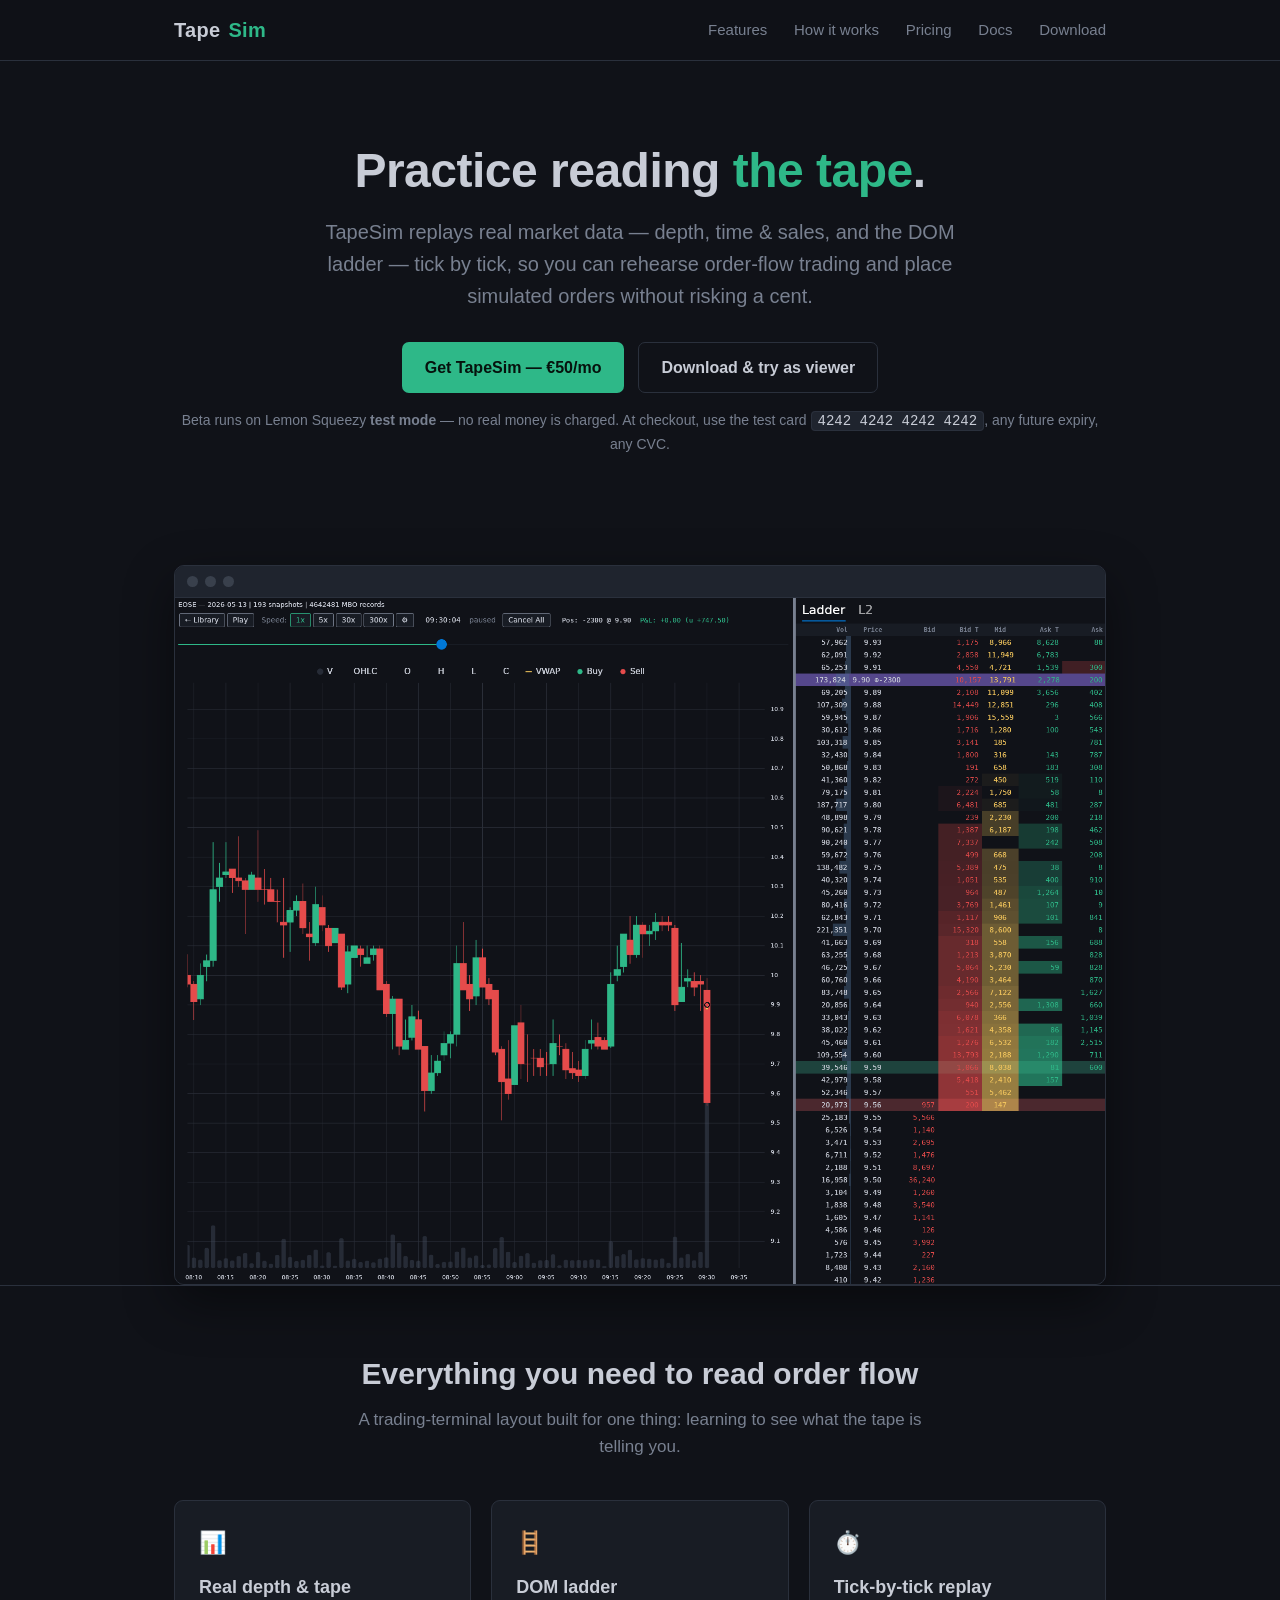
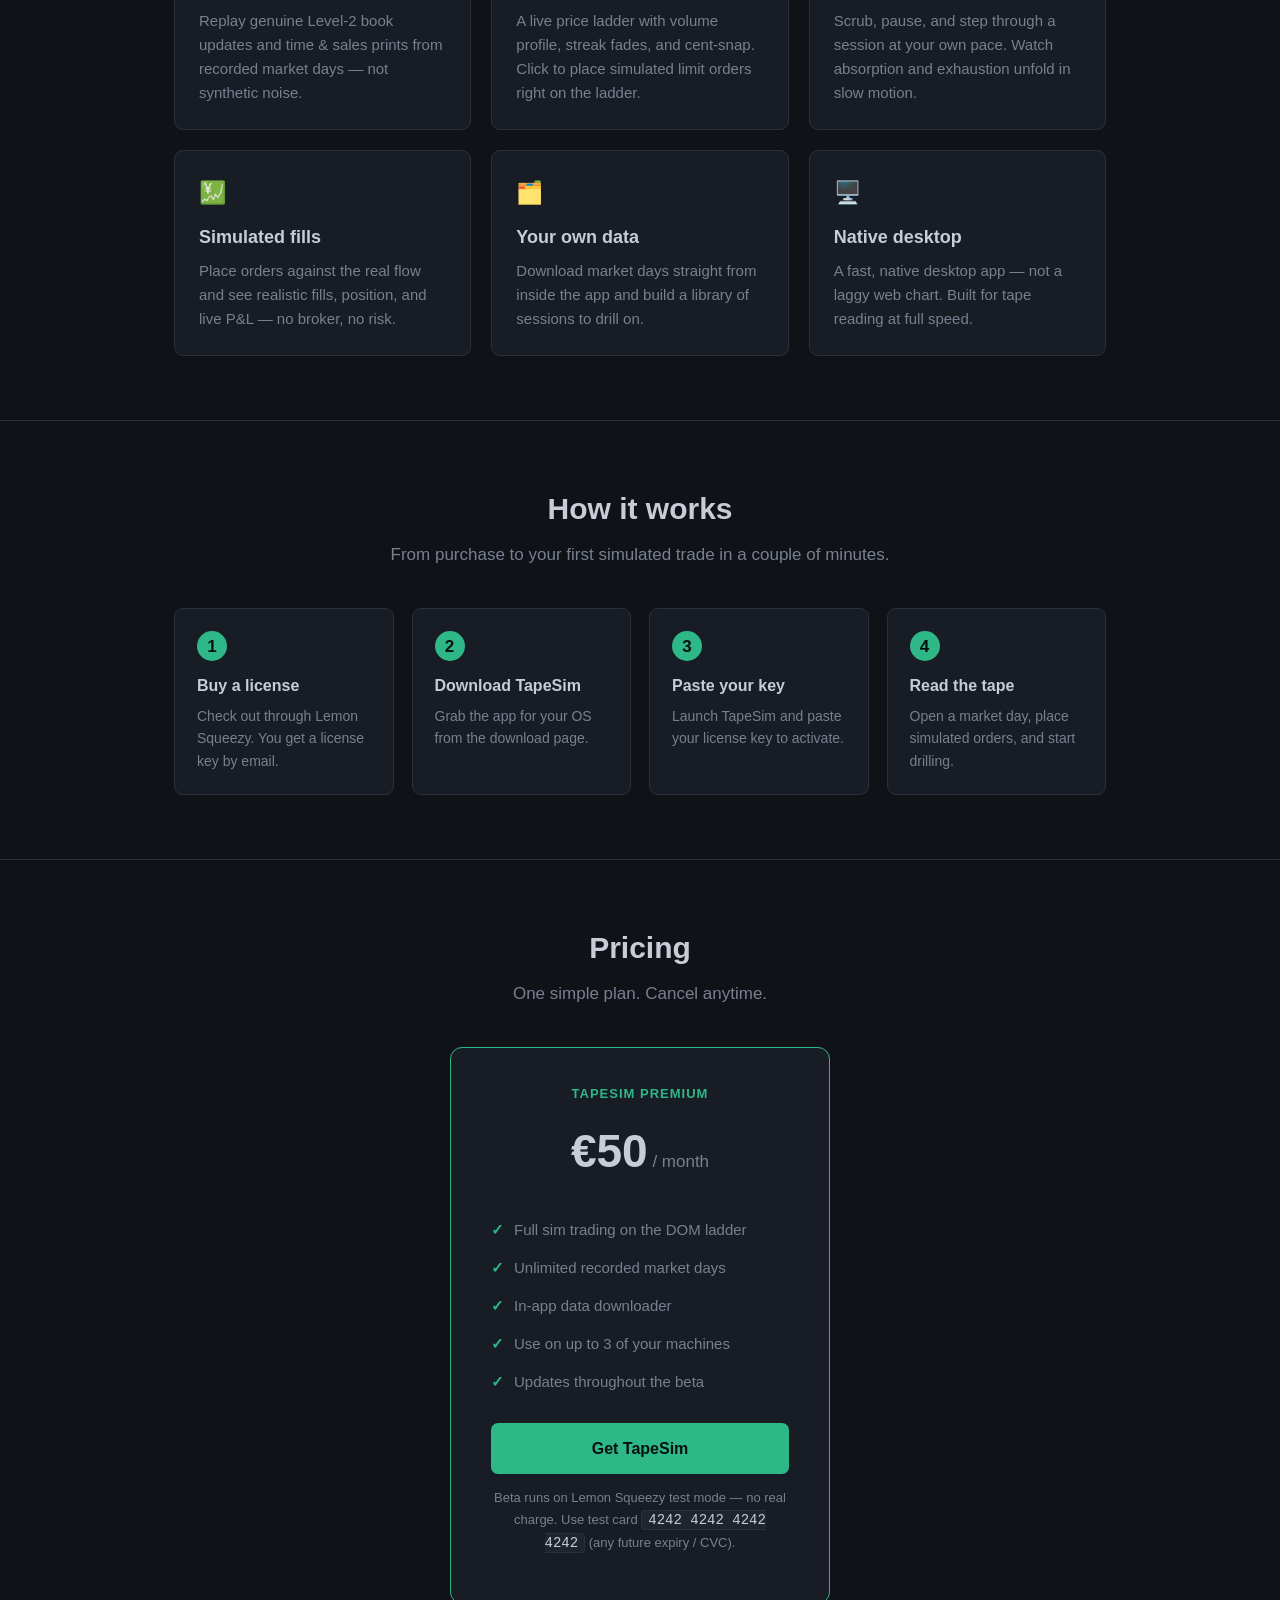
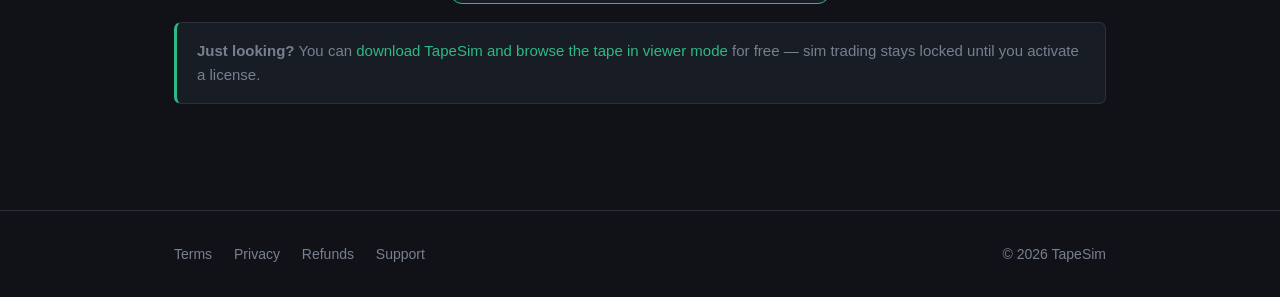
==== index.html @ 12699892 "Touch up public repo: refresh stale README, remove leftover placeholders The README still listed pre" ====
<!DOCTYPE html>
<html lang="en">
<head>
  <meta charset="utf-8" />
  <meta name="viewport" content="width=device-width, initial-scale=1" />
  <title>TapeSim — Practice reading the tape</title>
  <meta name="description" content="TapeSim is a desktop order-flow simulator: replay real market depth, time &amp; sales, and the DOM ladder, and practice your tape reading with simulated fills." />
  <link rel="icon" href="favicon.ico" sizes="any" />
  <link rel="icon" type="image/png" href="assets/app-icon.png" />
  <link rel="apple-touch-icon" href="assets/apple-touch-icon.png" />
  <link rel="stylesheet" href="styles.css" />
</head>
<body>
  <header class="site">
    <div class="wrap">
      <div class="brand">Tape<span class="dot">Sim</span></div>
      <nav>
        <a href="#features">Features</a>
        <a href="#how">How it works</a>
        <a href="#pricing">Pricing</a>
        <a href="docs.html">Docs</a>
        <a href="download.html">Download</a>
      </nav>
    </div>
  </header>

  <!-- HERO -->
  <div class="hero">
    <div class="wrap">
      <h1>Practice reading <span class="accent">the tape</span>.</h1>
      <p class="lede">
        TapeSim replays real market data — depth, time &amp; sales, and the DOM
        ladder — tick by tick, so you can rehearse order-flow trading and place
        simulated orders without risking a cent.
      </p>
      <div class="cta">
        <!-- LS TEST-MODE checkout. Swap for the LIVE buy_now_url at launch. -->
        <a class="btn btn-primary" href="https://tapesim.lemonsqueezy.com/checkout/buy/e64649c4-e1d6-48a3-8262-74fe9bd24e16">Get TapeSim — €50/mo</a>
        <a class="btn btn-ghost" href="download.html">Download &amp; try as viewer</a>
      </div>
      <p class="pricenote">Beta runs on Lemon Squeezy <strong>test mode</strong> — no real money is charged. At checkout, use the test card <code>4242 4242 4242 4242</code>, any future expiry, any CVC.</p>
    </div>
  </div>

  <!-- SCREENSHOT -->
  <div class="shot">
    <div class="frame">
      <div class="bar"><i></i><i></i><i></i></div>
      <img src="assets/tapesim.png" alt="TapeSim showing a candlestick chart with volume alongside a live DOM price ladder and Level-2 book" loading="lazy" />
    </div>
  </div>

  <!-- FEATURES -->
  <section id="features">
    <div class="wrap">
      <h2>Everything you need to read order flow</h2>
      <p class="sub">A trading-terminal layout built for one thing: learning to see what the tape is telling you.</p>
      <div class="features">
        <div class="feature">
          <div class="ic">📊</div>
          <h3>Real depth &amp; tape</h3>
          <p>Replay genuine Level-2 book updates and time &amp; sales prints from recorded market days — not synthetic noise.</p>
        </div>
        <div class="feature">
          <div class="ic">🪜</div>
          <h3>DOM ladder</h3>
          <p>A live price ladder with volume profile, streak fades, and cent-snap. Click to place simulated limit orders right on the ladder.</p>
        </div>
        <div class="feature">
          <div class="ic">⏱️</div>
          <h3>Tick-by-tick replay</h3>
          <p>Scrub, pause, and step through a session at your own pace. Watch absorption and exhaustion unfold in slow motion.</p>
        </div>
        <div class="feature">
          <div class="ic">💹</div>
          <h3>Simulated fills</h3>
          <p>Place orders against the real flow and see realistic fills, position, and live P&amp;L — no broker, no risk.</p>
        </div>
        <div class="feature">
          <div class="ic">🗂️</div>
          <h3>Your own data</h3>
          <p>Download market days straight from inside the app and build a library of sessions to drill on.</p>
        </div>
        <div class="feature">
          <div class="ic">🖥️</div>
          <h3>Native desktop</h3>
          <p>A fast, native desktop app — not a laggy web chart. Built for tape reading at full speed.</p>
        </div>
      </div>
    </div>
  </section>

  <!-- HOW IT WORKS -->
  <section id="how">
    <div class="wrap">
      <h2>How it works</h2>
      <p class="sub">From purchase to your first simulated trade in a couple of minutes.</p>
      <div class="steps">
        <div class="step">
          <h3>Buy a license</h3>
          <p>Check out through Lemon Squeezy. You get a license key by email.</p>
        </div>
        <div class="step">
          <h3>Download TapeSim</h3>
          <p>Grab the app for your OS from the download page.</p>
        </div>
        <div class="step">
          <h3>Paste your key</h3>
          <p>Launch TapeSim and paste your license key to activate.</p>
        </div>
        <div class="step">
          <h3>Read the tape</h3>
          <p>Open a market day, place simulated orders, and start drilling.</p>
        </div>
      </div>
    </div>
  </section>

  <!-- PRICING -->
  <section id="pricing">
    <div class="wrap">
      <h2>Pricing</h2>
      <p class="sub">One simple plan. Cancel anytime.</p>
      <div class="pricing">
        <div class="plan">
          <div class="name">TapeSim Premium</div>
          <div class="price">€50<span> / month</span></div>
          <ul>
            <li>Full sim trading on the DOM ladder</li>
            <li>Unlimited recorded market days</li>
            <li>In-app data downloader</li>
            <li>Use on up to 3 of your machines</li>
            <li>Updates throughout the beta</li>
          </ul>
          <!-- LS TEST-MODE checkout. Swap for the LIVE buy_now_url at launch. -->
          <a class="btn btn-primary" href="https://tapesim.lemonsqueezy.com/checkout/buy/e64649c4-e1d6-48a3-8262-74fe9bd24e16">Get TapeSim</a>
          <p class="betanote">Beta runs on Lemon Squeezy test mode — no real charge. Use test card <code>4242 4242 4242 4242</code> (any future expiry / CVC).</p>
        </div>
      </div>
      <div class="note">
        <strong>Just looking?</strong> You can <a href="download.html">download TapeSim and browse the tape in viewer mode</a> for free — sim trading stays locked until you activate a license.
      </div>
    </div>
  </section>

  <footer class="site">
    <div class="wrap">
      <div>
        <a href="terms.html">Terms</a>
        <a href="privacy.html">Privacy</a>
        <a href="refund.html">Refunds</a>
        <a href="mailto:support@tapesim.app">Support</a>
      </div>
      <div>© <span id="yr">2026</span> TapeSim</div>
    </div>
  </footer>
  <script>document.getElementById('yr').textContent = new Date().getFullYear();</script>
</body>
</html>
---- styles.css ----
/* TapeSim marketing site. Palette mirrors the desktop app
   (TapeSim.Ui/LoginView.fs): a dark trading-terminal look. */

:root {
  --bg:     #101218;
  --panel:  #181c24;
  --panel2: #1f242e;
  --text:   #c8ccd6;
  --muted:  #788090;
  --accent: #2eb888;
  --accent-dim: #25946d;
  --loss:   #e54b4b;
  --border: #2a303c;
  --maxw:   980px;
}

* { box-sizing: border-box; }

html { scroll-behavior: smooth; }

body {
  margin: 0;
  background: var(--bg);
  color: var(--text);
  font-family: -apple-system, BlinkMacSystemFont, "Segoe UI", Roboto, Helvetica, Arial, sans-serif;
  font-size: 17px;
  line-height: 1.6;
  -webkit-font-smoothing: antialiased;
}

a { color: var(--accent); text-decoration: none; }
a:hover { text-decoration: underline; }

.wrap { max-width: var(--maxw); margin: 0 auto; padding: 0 24px; }

/* ---- header / nav ---- */
header.site {
  border-bottom: 1px solid var(--border);
  position: sticky; top: 0;
  background: rgba(16, 18, 24, 0.92);
  backdrop-filter: blur(6px);
  z-index: 10;
}
header.site .wrap {
  display: flex; align-items: center; justify-content: space-between;
  height: 60px;
}
.brand {
  font-weight: 700; font-size: 20px; color: var(--text);
  letter-spacing: 0.3px; display: flex; align-items: center; gap: 8px;
}
.brand .dot { color: var(--accent); }
nav a { color: var(--muted); margin-left: 22px; font-size: 15px; }
nav a:hover { color: var(--text); text-decoration: none; }

/* ---- buttons ---- */
.btn {
  display: inline-block;
  padding: 12px 22px;
  border-radius: 7px;
  font-weight: 600; font-size: 16px;
  cursor: pointer; border: 1px solid transparent;
  transition: background 0.15s, border-color 0.15s;
}
.btn-primary, .content a.btn-primary { background: var(--accent); color: #06120d; }
.btn-primary:hover { background: var(--accent-dim); text-decoration: none; }
.btn-ghost, .content a.btn-ghost { background: transparent; color: var(--text); border-color: var(--border); }
.btn-ghost:hover { border-color: var(--muted); text-decoration: none; }
/* keep button text from picking up the link color inside .content (a buttons) */
.content a.btn:hover { text-decoration: none; }

/* ---- hero ---- */
.hero { padding: 84px 0 56px; text-align: center; }
.hero h1 {
  font-size: 48px; line-height: 1.1; margin: 0 0 18px;
  color: var(--text); letter-spacing: -0.5px;
}
.hero h1 .accent { color: var(--accent); }
.hero p.lede {
  font-size: 20px; color: var(--muted); max-width: 640px;
  margin: 0 auto 30px;
}
.hero .cta { display: flex; gap: 14px; justify-content: center; flex-wrap: wrap; }
.hero .pricenote { margin-top: 16px; color: var(--muted); font-size: 14px; }

/* ---- screenshot frame ---- */
.shot {
  max-width: var(--maxw); margin: 40px auto 0; padding: 0 24px;
}
.shot .frame {
  border: 1px solid var(--border); border-radius: 10px;
  background: var(--panel); overflow: hidden;
  box-shadow: 0 18px 50px rgba(0,0,0,0.45);
}
.shot .frame .bar {
  height: 32px; background: var(--panel2);
  border-bottom: 1px solid var(--border);
  display: flex; align-items: center; padding: 0 12px; gap: 7px;
}
.shot .frame .bar i { width: 11px; height: 11px; border-radius: 50%; background: #39404c; display: inline-block; }
.shot .frame .placeholder {
  aspect-ratio: 16 / 9; display: flex; align-items: center; justify-content: center;
  color: var(--muted); font-size: 15px; text-align: center; padding: 24px;
  background:
    repeating-linear-gradient(90deg, transparent, transparent 38px, rgba(255,255,255,0.015) 38px, rgba(255,255,255,0.015) 39px),
    repeating-linear-gradient(0deg, transparent, transparent 38px, rgba(255,255,255,0.015) 38px, rgba(255,255,255,0.015) 39px);
}
.shot .frame img { display: block; width: 100%; height: auto; }

/* ---- sections ---- */
section { padding: 64px 0; border-top: 1px solid var(--border); }
section h2 { font-size: 30px; margin: 0 0 8px; color: var(--text); text-align: center; }
section .sub { text-align: center; color: var(--muted); margin: 0 auto 40px; max-width: 600px; }

/* ---- feature grid ---- */
.features { display: grid; grid-template-columns: repeat(3, 1fr); gap: 20px; }
.feature {
  background: var(--panel); border: 1px solid var(--border);
  border-radius: 9px; padding: 24px;
}
.feature h3 { margin: 0 0 8px; font-size: 18px; color: var(--text); }
.feature p { margin: 0; color: var(--muted); font-size: 15px; }
.feature .ic { font-size: 22px; margin-bottom: 12px; }

/* ---- how it works ---- */
.steps { display: grid; grid-template-columns: repeat(4, 1fr); gap: 18px; counter-reset: step; }
.step {
  background: var(--panel); border: 1px solid var(--border);
  border-radius: 9px; padding: 22px; position: relative;
}
.step::before {
  counter-increment: step; content: counter(step);
  display: inline-flex; align-items: center; justify-content: center;
  width: 30px; height: 30px; border-radius: 50%;
  background: var(--accent); color: #06120d; font-weight: 700; margin-bottom: 12px;
}
.step h3 { margin: 0 0 6px; font-size: 16px; color: var(--text); }
.step p { margin: 0; color: var(--muted); font-size: 14px; }

/* ---- pricing ---- */
.pricing { display: flex; justify-content: center; }
.plan {
  background: var(--panel); border: 1px solid var(--accent);
  border-radius: 12px; padding: 36px 40px; text-align: center; max-width: 380px;
}
.plan .name { color: var(--accent); font-weight: 600; letter-spacing: 1px; text-transform: uppercase; font-size: 13px; }
.plan .price { font-size: 46px; font-weight: 700; color: var(--text); margin: 10px 0 2px; }
.plan .price span { font-size: 17px; color: var(--muted); font-weight: 400; }
.plan ul { list-style: none; padding: 0; margin: 22px 0; text-align: left; }
.plan li { padding: 7px 0; color: var(--muted); font-size: 15px; }
.plan li::before { content: "✓"; color: var(--accent); font-weight: 700; margin-right: 10px; }
.plan .btn { width: 100%; }
.plan .betanote { margin-top: 14px; font-size: 13px; color: var(--muted); }

/* ---- callout / note box ---- */
.note {
  background: var(--panel); border: 1px solid var(--border);
  border-left: 3px solid var(--accent); border-radius: 7px;
  padding: 16px 20px; color: var(--muted); font-size: 15px; margin: 18px 0;
}
.note.warn { border-left-color: var(--loss); }

/* ---- legal / content pages ---- */
.content { padding: 56px 0; }
.content h1 { font-size: 34px; margin: 0 0 6px; }
.content .updated { color: var(--muted); font-size: 14px; margin-bottom: 32px; }
.content h2 { font-size: 22px; margin: 32px 0 10px; text-align: left; }
.content p, .content li { color: var(--muted); }
.content a { color: var(--accent); }

/* ---- download page ---- */
.dl-grid { display: grid; grid-template-columns: repeat(2, 1fr); gap: 18px; margin: 8px 0 28px; }
.dl {
  background: var(--panel); border: 1px solid var(--border); border-radius: 9px;
  padding: 24px; text-align: center;
}
.dl .os { font-size: 18px; color: var(--text); font-weight: 600; margin-bottom: 4px; }
.dl .meta { color: var(--muted); font-size: 13px; margin-bottom: 16px; }

code {
  font-family: ui-monospace, "SF Mono", Menlo, monospace;
  background: var(--panel2); border: 1px solid var(--border);
  border-radius: 4px; padding: 1px 6px; font-size: 14px; color: var(--text);
}

/* ---- footer ---- */
footer.site {
  border-top: 1px solid var(--border); padding: 32px 0; margin-top: 24px;
  color: var(--muted); font-size: 14px;
}
footer.site .wrap { display: flex; justify-content: space-between; flex-wrap: wrap; gap: 12px; }
footer.site a { color: var(--muted); margin-right: 18px; }
footer.site a:hover { color: var(--text); }

/* ---- docs (docs.html) ---- */
/* Two-column shell: a sticky sidebar nav + a content pane where the selected
   Markdown is rendered client-side (see docs.html). Reuses the site tokens. */
.docs-layout {
  max-width: 1180px; margin: 0 auto; padding: 40px 24px;
  display: grid; grid-template-columns: 240px 1fr; gap: 40px; align-items: start;
}
.docs-sidebar {
  position: sticky; top: 84px;
  border-right: 1px solid var(--border); padding-right: 16px;
}
.docs-sidebar h2 {
  font-size: 12px; text-transform: uppercase; letter-spacing: 1px;
  color: var(--muted); margin: 0 0 12px;
}
.docs-sidebar a {
  display: block; padding: 6px 10px; border-radius: 6px;
  color: var(--muted); font-size: 15px; line-height: 1.4;
}
.docs-sidebar a:hover { color: var(--text); background: var(--panel); text-decoration: none; }
.docs-sidebar a.active { color: var(--accent); background: var(--panel); font-weight: 600; }

.docs-content { min-width: 0; }                 /* let long <pre> scroll, not blow out the grid */
.docs-status { color: var(--muted); font-size: 15px; padding: 8px 0; }
.docs-status.err { color: var(--loss); }

/* Rendered-Markdown prose. Mirrors the .content look so docs match the legal pages. */
.docs-content h1 { font-size: 32px; margin: 0 0 14px; color: var(--text); }
.docs-content h2 {
  font-size: 23px; margin: 34px 0 10px; color: var(--text); text-align: left;
  border-top: 1px solid var(--border); padding-top: 26px;
}
.docs-content h3 { font-size: 18px; margin: 24px 0 8px; color: var(--text); }
.docs-content p, .docs-content li { color: var(--muted); }
.docs-content a { color: var(--accent); }
.docs-content ul, .docs-content ol { padding-left: 24px; }
.docs-content li { margin: 5px 0; }
.docs-content strong { color: var(--text); }
.docs-content img {
  max-width: 100%; height: auto; border: 1px solid var(--border);
  border-radius: 8px; margin: 16px 0;
}
.docs-content blockquote {
  margin: 16px 0; padding: 12px 18px; color: var(--muted);
  background: var(--panel); border-left: 3px solid var(--accent); border-radius: 6px;
}
.docs-content pre {
  background: var(--panel2); border: 1px solid var(--border); border-radius: 7px;
  padding: 14px 16px; overflow-x: auto; margin: 14px 0;
}
.docs-content pre code { background: none; border: none; padding: 0; font-size: 14px; color: var(--text); }
.docs-content table {
  border-collapse: collapse; width: 100%; margin: 16px 0; font-size: 15px;
}
.docs-content th, .docs-content td {
  border: 1px solid var(--border); padding: 8px 12px; text-align: left;
}
.docs-content th { background: var(--panel2); color: var(--text); }
.docs-content td { color: var(--muted); }
.docs-content kbd {
  font-family: ui-monospace, "SF Mono", Menlo, monospace; font-size: 13px;
  background: var(--panel2); border: 1px solid var(--border); border-bottom-width: 2px;
  border-radius: 4px; padding: 1px 7px; color: var(--text);
}

/* ---- responsive ---- */
@media (max-width: 760px) {
  .hero h1 { font-size: 34px; }
  .features, .steps, .dl-grid { grid-template-columns: 1fr; }
  nav a { margin-left: 14px; }
  .brand { font-size: 18px; }
  /* Docs: stack the sidebar above the content. */
  .docs-layout { grid-template-columns: 1fr; gap: 20px; }
  .docs-sidebar {
    position: static; border-right: none; border-bottom: 1px solid var(--border);
    padding-right: 0; padding-bottom: 12px;
  }
}
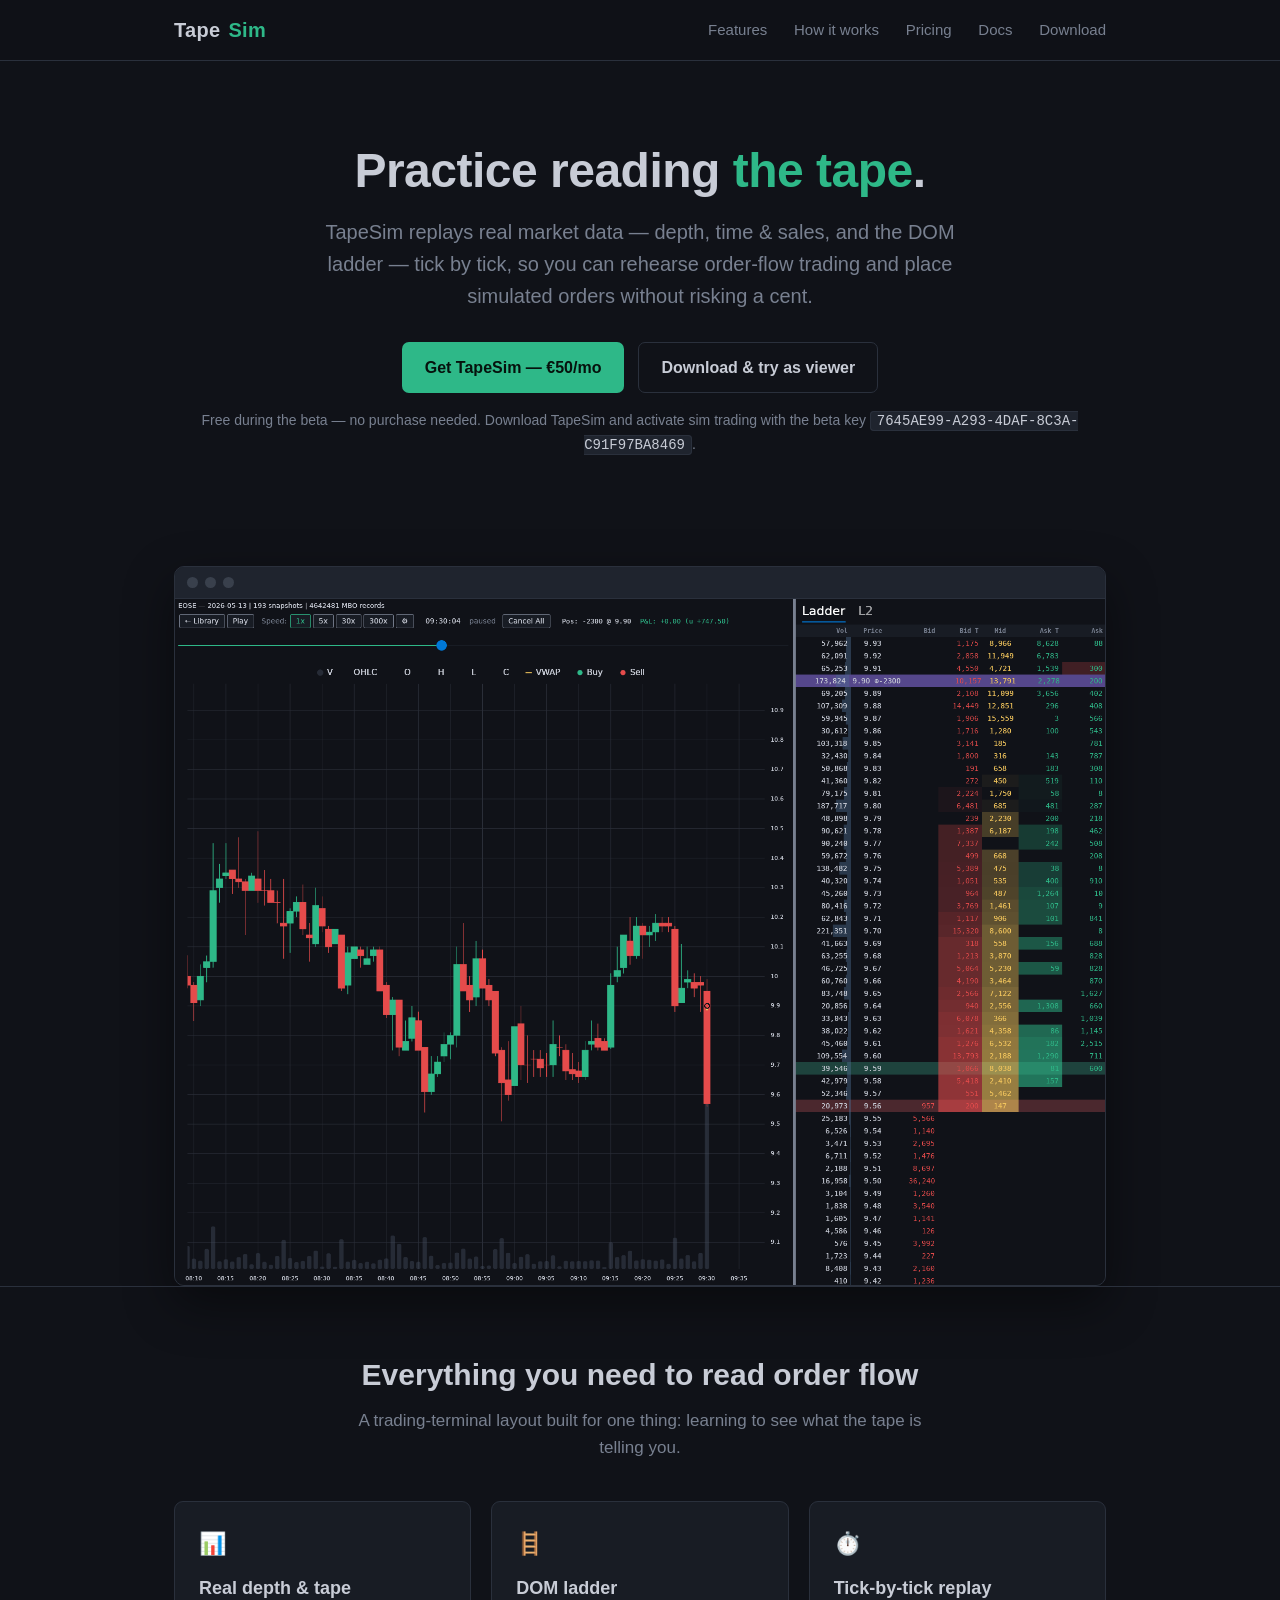
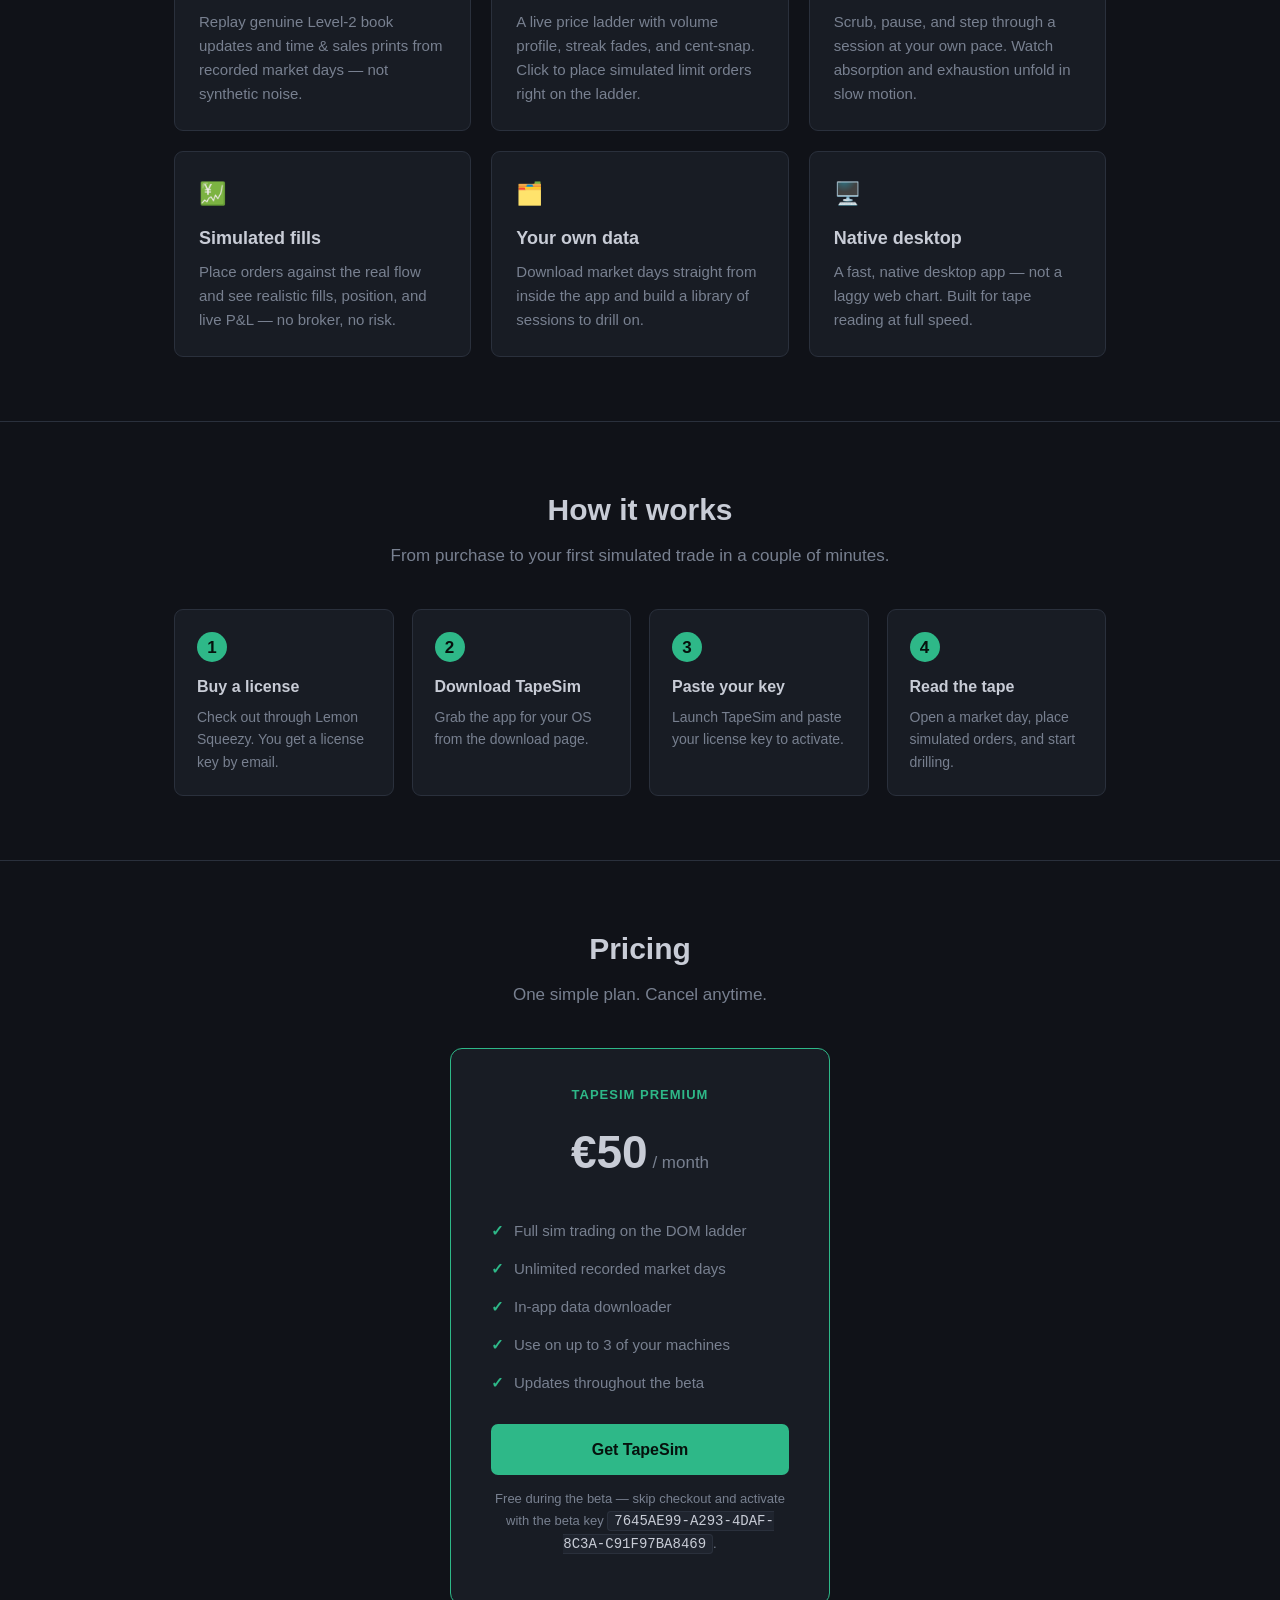
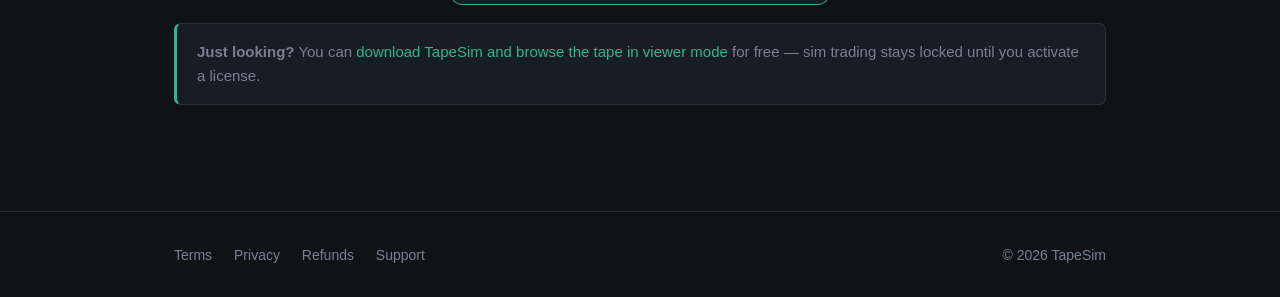
==== commit ac0139f6: "Swap test-card beta instructions for the shared beta license key Test-mode checkout doesn't email ke" ====
--- a/index.html
+++ b/index.html
@@ -38,7 +38,7 @@
         <a class="btn btn-primary" href="https://tapesim.lemonsqueezy.com/checkout/buy/e64649c4-e1d6-48a3-8262-74fe9bd24e16">Get TapeSim — €50/mo</a>
         <a class="btn btn-ghost" href="download.html">Download &amp; try as viewer</a>
       </div>
-      <p class="pricenote">Beta runs on Lemon Squeezy <strong>test mode</strong> — no real money is charged. At checkout, use the test card <code>4242 4242 4242 4242</code>, any future expiry, any CVC.</p>
+      <p class="pricenote">Free during the beta — no purchase needed. Download TapeSim and activate sim trading with the beta key <code>7645AE99-A293-4DAF-8C3A-C91F97BA8469</code>.</p>
     </div>
   </div>
 
@@ -134,7 +134,7 @@
           </ul>
           <!-- LS TEST-MODE checkout. Swap for the LIVE buy_now_url at launch. -->
           <a class="btn btn-primary" href="https://tapesim.lemonsqueezy.com/checkout/buy/e64649c4-e1d6-48a3-8262-74fe9bd24e16">Get TapeSim</a>
-          <p class="betanote">Beta runs on Lemon Squeezy test mode — no real charge. Use test card <code>4242 4242 4242 4242</code> (any future expiry / CVC).</p>
+          <p class="betanote">Free during the beta — skip checkout and activate with the beta key <code>7645AE99-A293-4DAF-8C3A-C91F97BA8469</code>.</p>
         </div>
       </div>
       <div class="note">
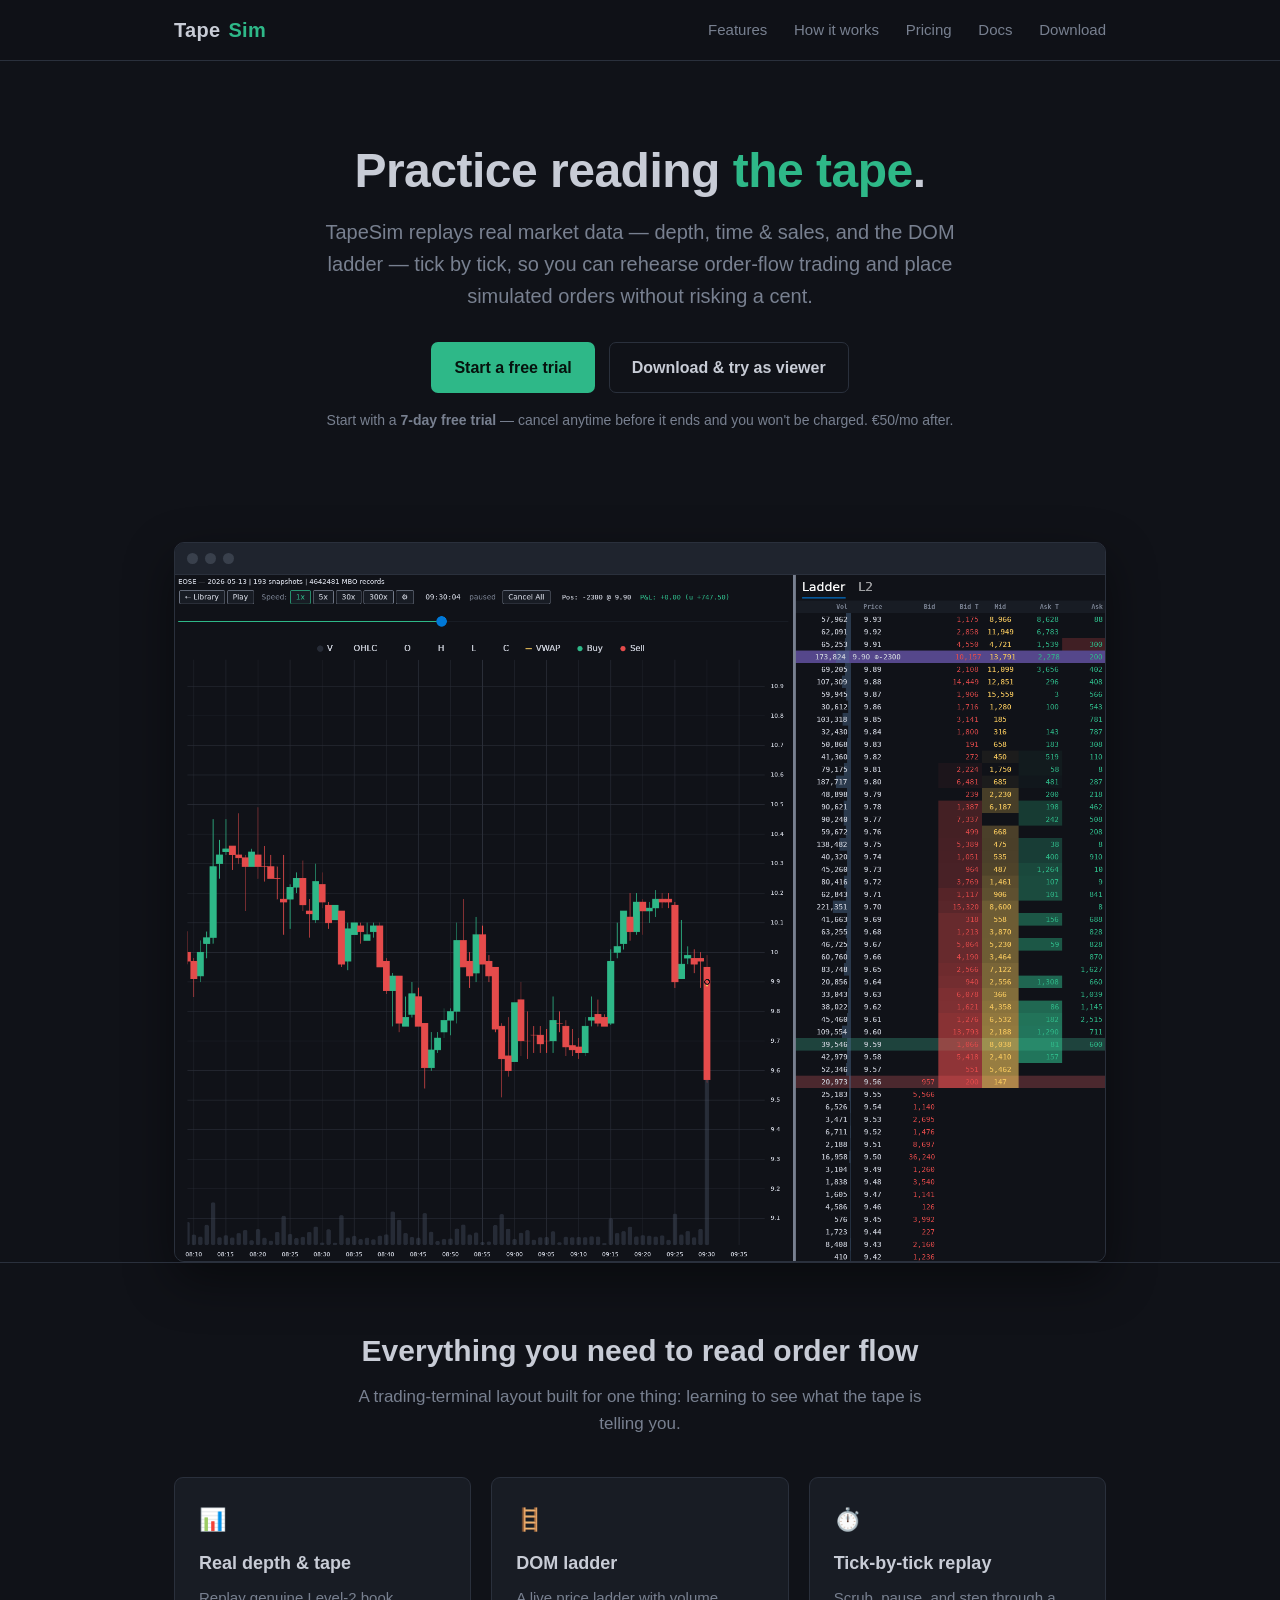
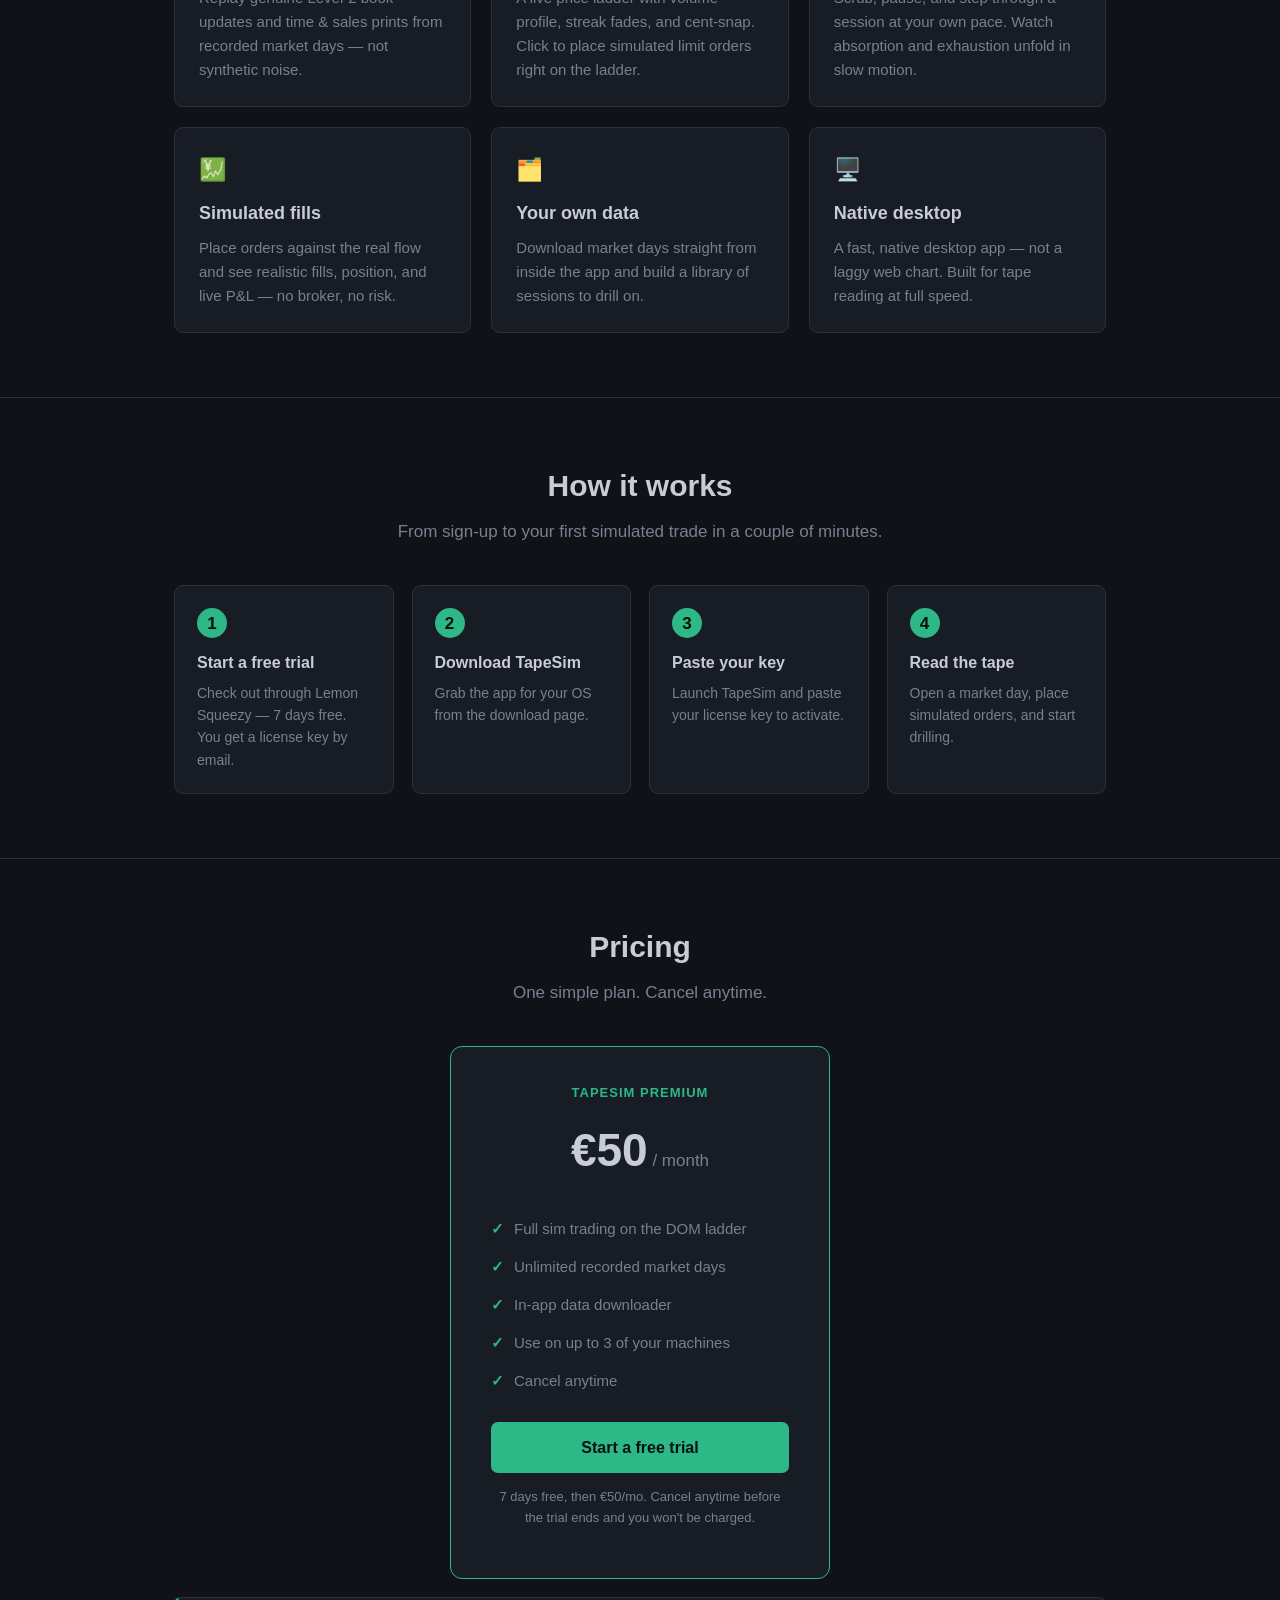
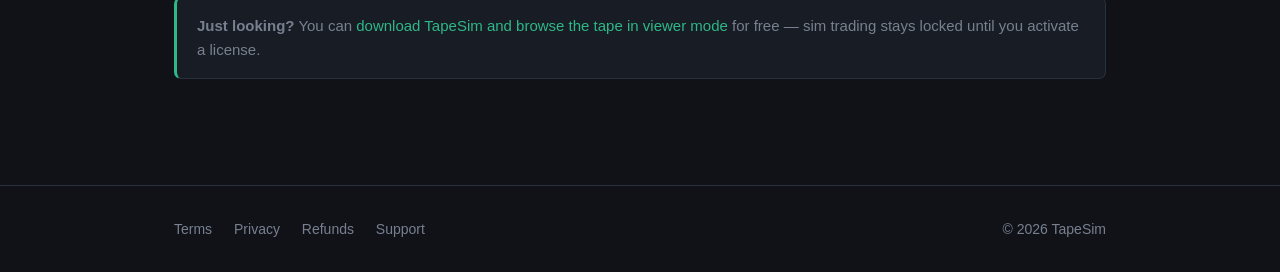
==== commit f25019c5: "Replace beta key with 7-day free trial; no-refund-after-trial policy Going straight to release inste" ====
--- a/index.html
+++ b/index.html
@@ -35,10 +35,10 @@
       </p>
       <div class="cta">
         <!-- LS TEST-MODE checkout. Swap for the LIVE buy_now_url at launch. -->
-        <a class="btn btn-primary" href="https://tapesim.lemonsqueezy.com/checkout/buy/e64649c4-e1d6-48a3-8262-74fe9bd24e16">Get TapeSim — €50/mo</a>
+        <a class="btn btn-primary" href="https://tapesim.lemonsqueezy.com/checkout/buy/e64649c4-e1d6-48a3-8262-74fe9bd24e16">Start a free trial</a>
         <a class="btn btn-ghost" href="download.html">Download &amp; try as viewer</a>
       </div>
-      <p class="pricenote">Free during the beta — no purchase needed. Download TapeSim and activate sim trading with the beta key <code>7645AE99-A293-4DAF-8C3A-C91F97BA8469</code>.</p>
+      <p class="pricenote">Start with a <strong>7-day free trial</strong> — cancel anytime before it ends and you won't be charged. €50/mo after.</p>
     </div>
   </div>
 
@@ -94,11 +94,11 @@
   <section id="how">
     <div class="wrap">
       <h2>How it works</h2>
-      <p class="sub">From purchase to your first simulated trade in a couple of minutes.</p>
+      <p class="sub">From sign-up to your first simulated trade in a couple of minutes.</p>
       <div class="steps">
         <div class="step">
-          <h3>Buy a license</h3>
-          <p>Check out through Lemon Squeezy. You get a license key by email.</p>
+          <h3>Start a free trial</h3>
+          <p>Check out through Lemon Squeezy — 7 days free. You get a license key by email.</p>
         </div>
         <div class="step">
           <h3>Download TapeSim</h3>
@@ -130,11 +130,11 @@
             <li>Unlimited recorded market days</li>
             <li>In-app data downloader</li>
             <li>Use on up to 3 of your machines</li>
-            <li>Updates throughout the beta</li>
+            <li>Cancel anytime</li>
           </ul>
           <!-- LS TEST-MODE checkout. Swap for the LIVE buy_now_url at launch. -->
-          <a class="btn btn-primary" href="https://tapesim.lemonsqueezy.com/checkout/buy/e64649c4-e1d6-48a3-8262-74fe9bd24e16">Get TapeSim</a>
-          <p class="betanote">Free during the beta — skip checkout and activate with the beta key <code>7645AE99-A293-4DAF-8C3A-C91F97BA8469</code>.</p>
+          <a class="btn btn-primary" href="https://tapesim.lemonsqueezy.com/checkout/buy/e64649c4-e1d6-48a3-8262-74fe9bd24e16">Start a free trial</a>
+          <p class="betanote">7 days free, then €50/mo. Cancel anytime before the trial ends and you won't be charged.</p>
         </div>
       </div>
       <div class="note">
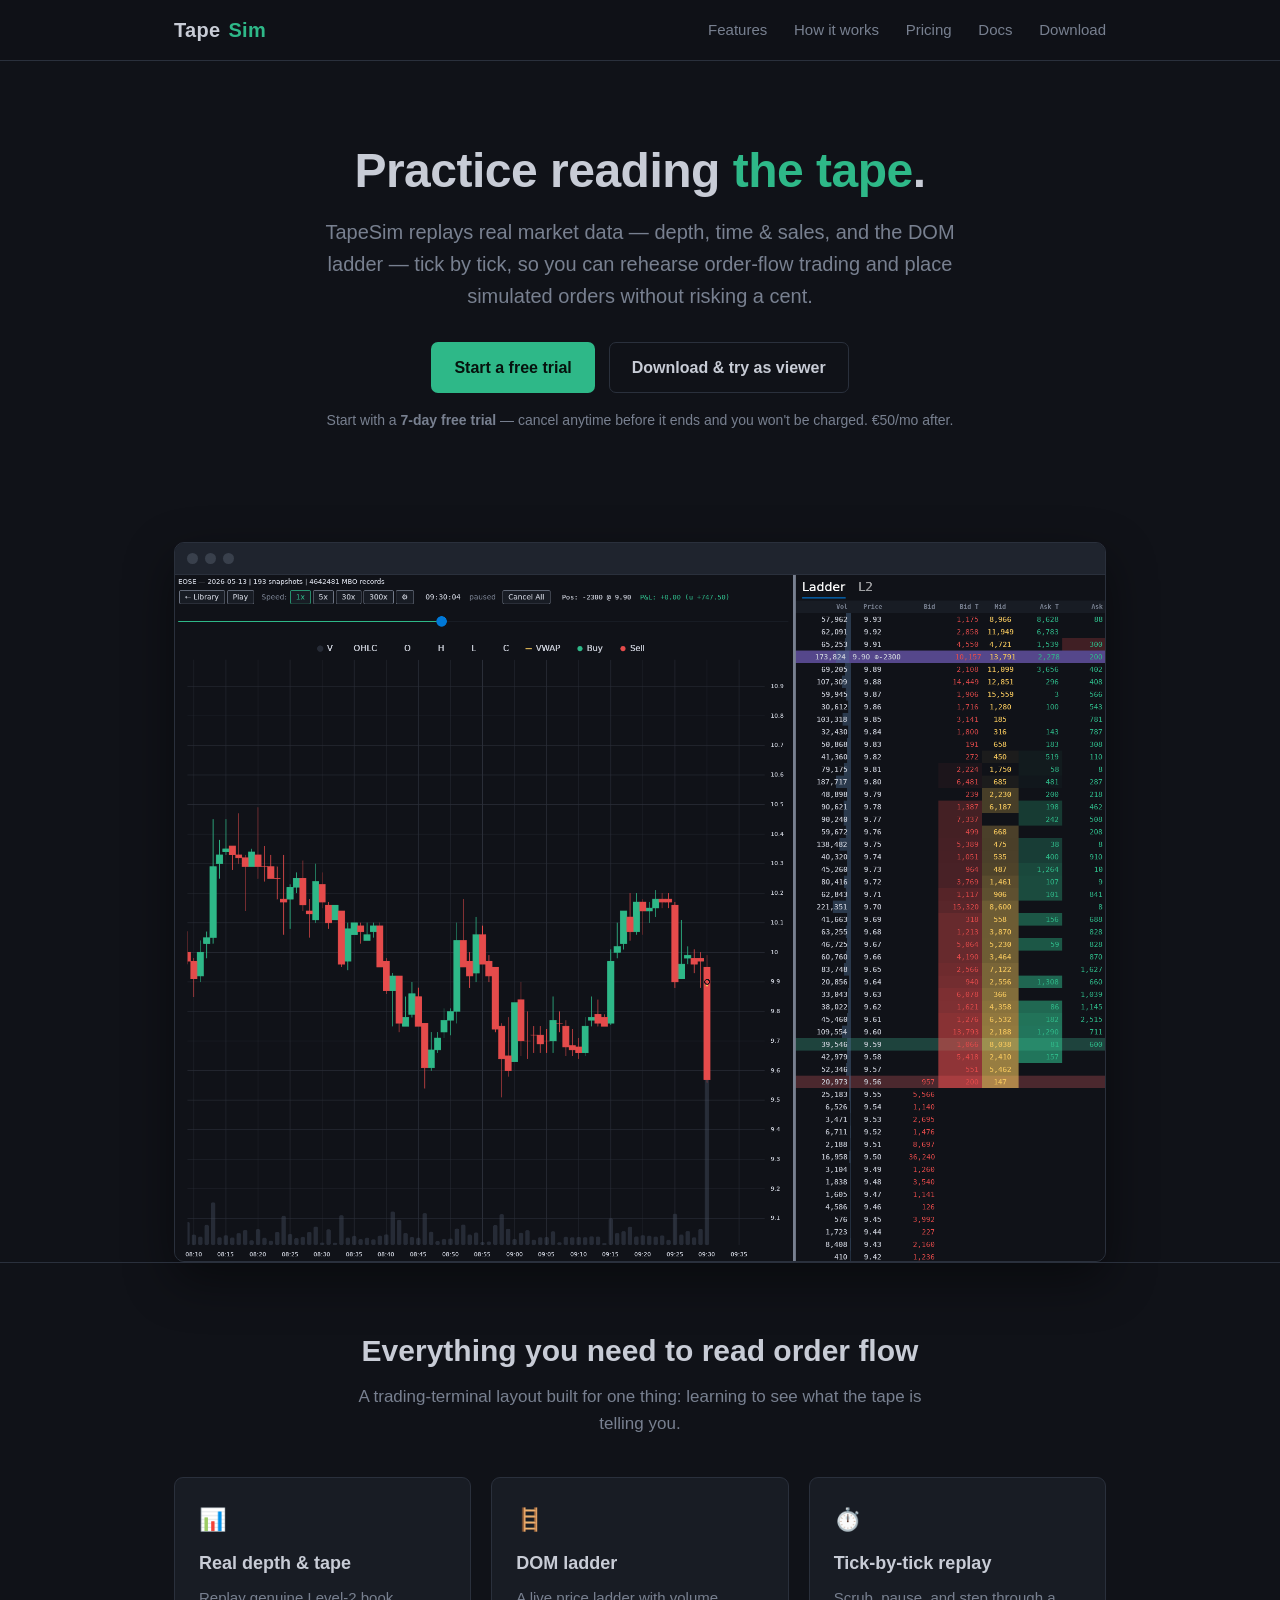
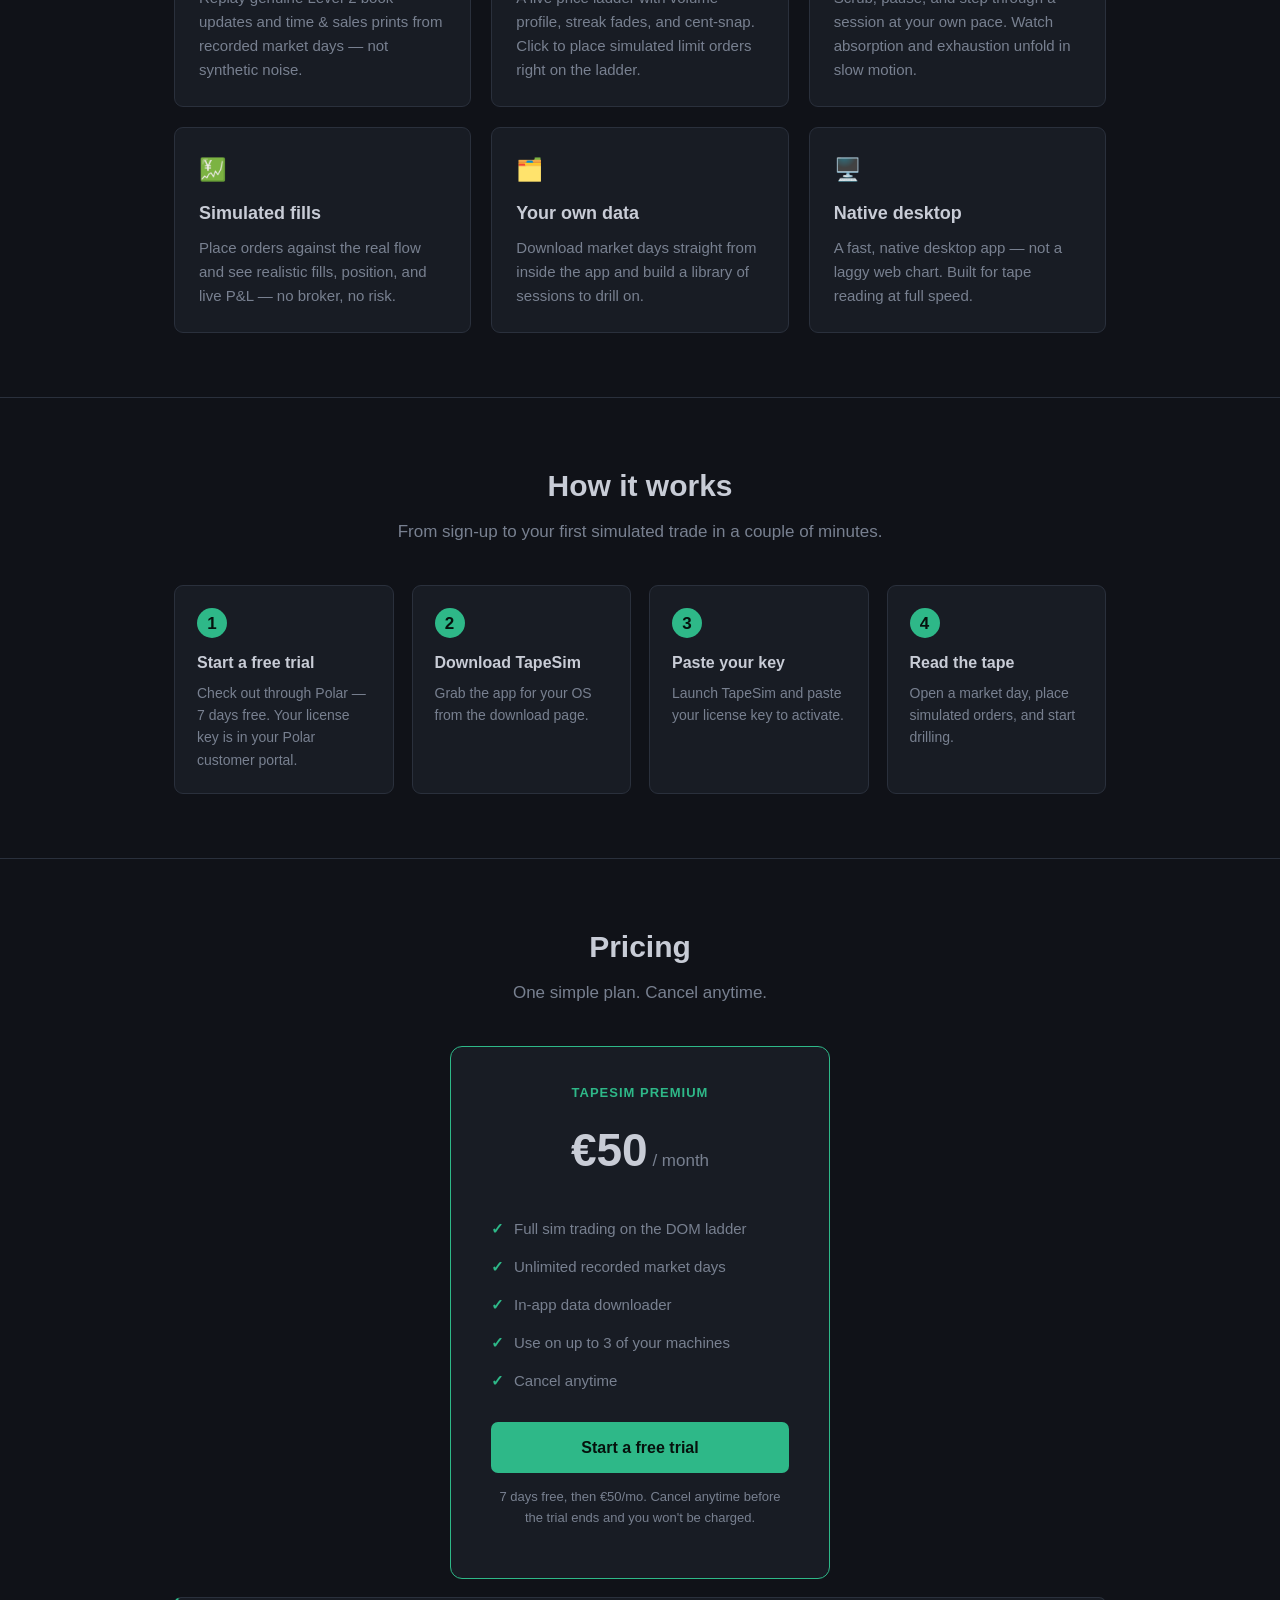
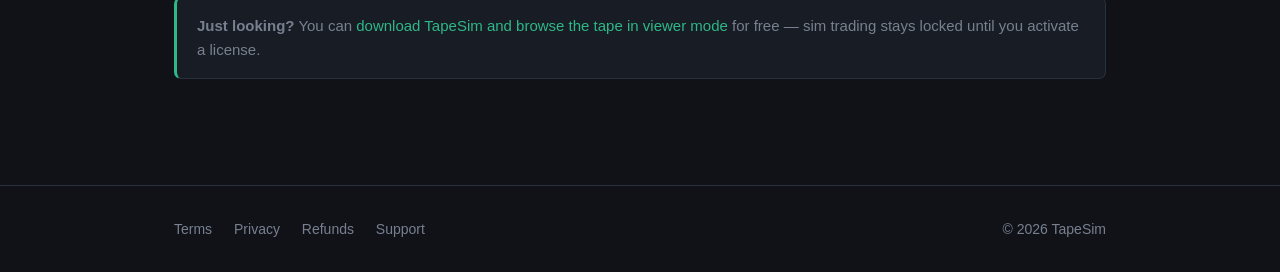
==== commit 42da2ae6: "Switch payment provider Lemon Squeezy -> Polar across site, legal, and docs Checkout buttons point a" ====
--- a/index.html
+++ b/index.html
@@ -34,8 +34,7 @@
         simulated orders without risking a cent.
       </p>
       <div class="cta">
-        <!-- LS TEST-MODE checkout. Swap for the LIVE buy_now_url at launch. -->
-        <a class="btn btn-primary" href="https://tapesim.lemonsqueezy.com/checkout/buy/e64649c4-e1d6-48a3-8262-74fe9bd24e16">Start a free trial</a>
+        <a class="btn btn-primary" href="https://buy.polar.sh/polar_cl_9gQHRLZXEAWfIT7TkiLKqKjLpIPFt2std9uhs0NqtAy">Start a free trial</a>
         <a class="btn btn-ghost" href="download.html">Download &amp; try as viewer</a>
       </div>
       <p class="pricenote">Start with a <strong>7-day free trial</strong> — cancel anytime before it ends and you won't be charged. €50/mo after.</p>
@@ -98,7 +97,7 @@
       <div class="steps">
         <div class="step">
           <h3>Start a free trial</h3>
-          <p>Check out through Lemon Squeezy — 7 days free. You get a license key by email.</p>
+          <p>Check out through Polar — 7 days free. Your license key is in your Polar customer portal.</p>
         </div>
         <div class="step">
           <h3>Download TapeSim</h3>
@@ -132,8 +131,7 @@
             <li>Use on up to 3 of your machines</li>
             <li>Cancel anytime</li>
           </ul>
-          <!-- LS TEST-MODE checkout. Swap for the LIVE buy_now_url at launch. -->
-          <a class="btn btn-primary" href="https://tapesim.lemonsqueezy.com/checkout/buy/e64649c4-e1d6-48a3-8262-74fe9bd24e16">Start a free trial</a>
+          <a class="btn btn-primary" href="https://buy.polar.sh/polar_cl_9gQHRLZXEAWfIT7TkiLKqKjLpIPFt2std9uhs0NqtAy">Start a free trial</a>
           <p class="betanote">7 days free, then €50/mo. Cancel anytime before the trial ends and you won't be charged.</p>
         </div>
       </div>
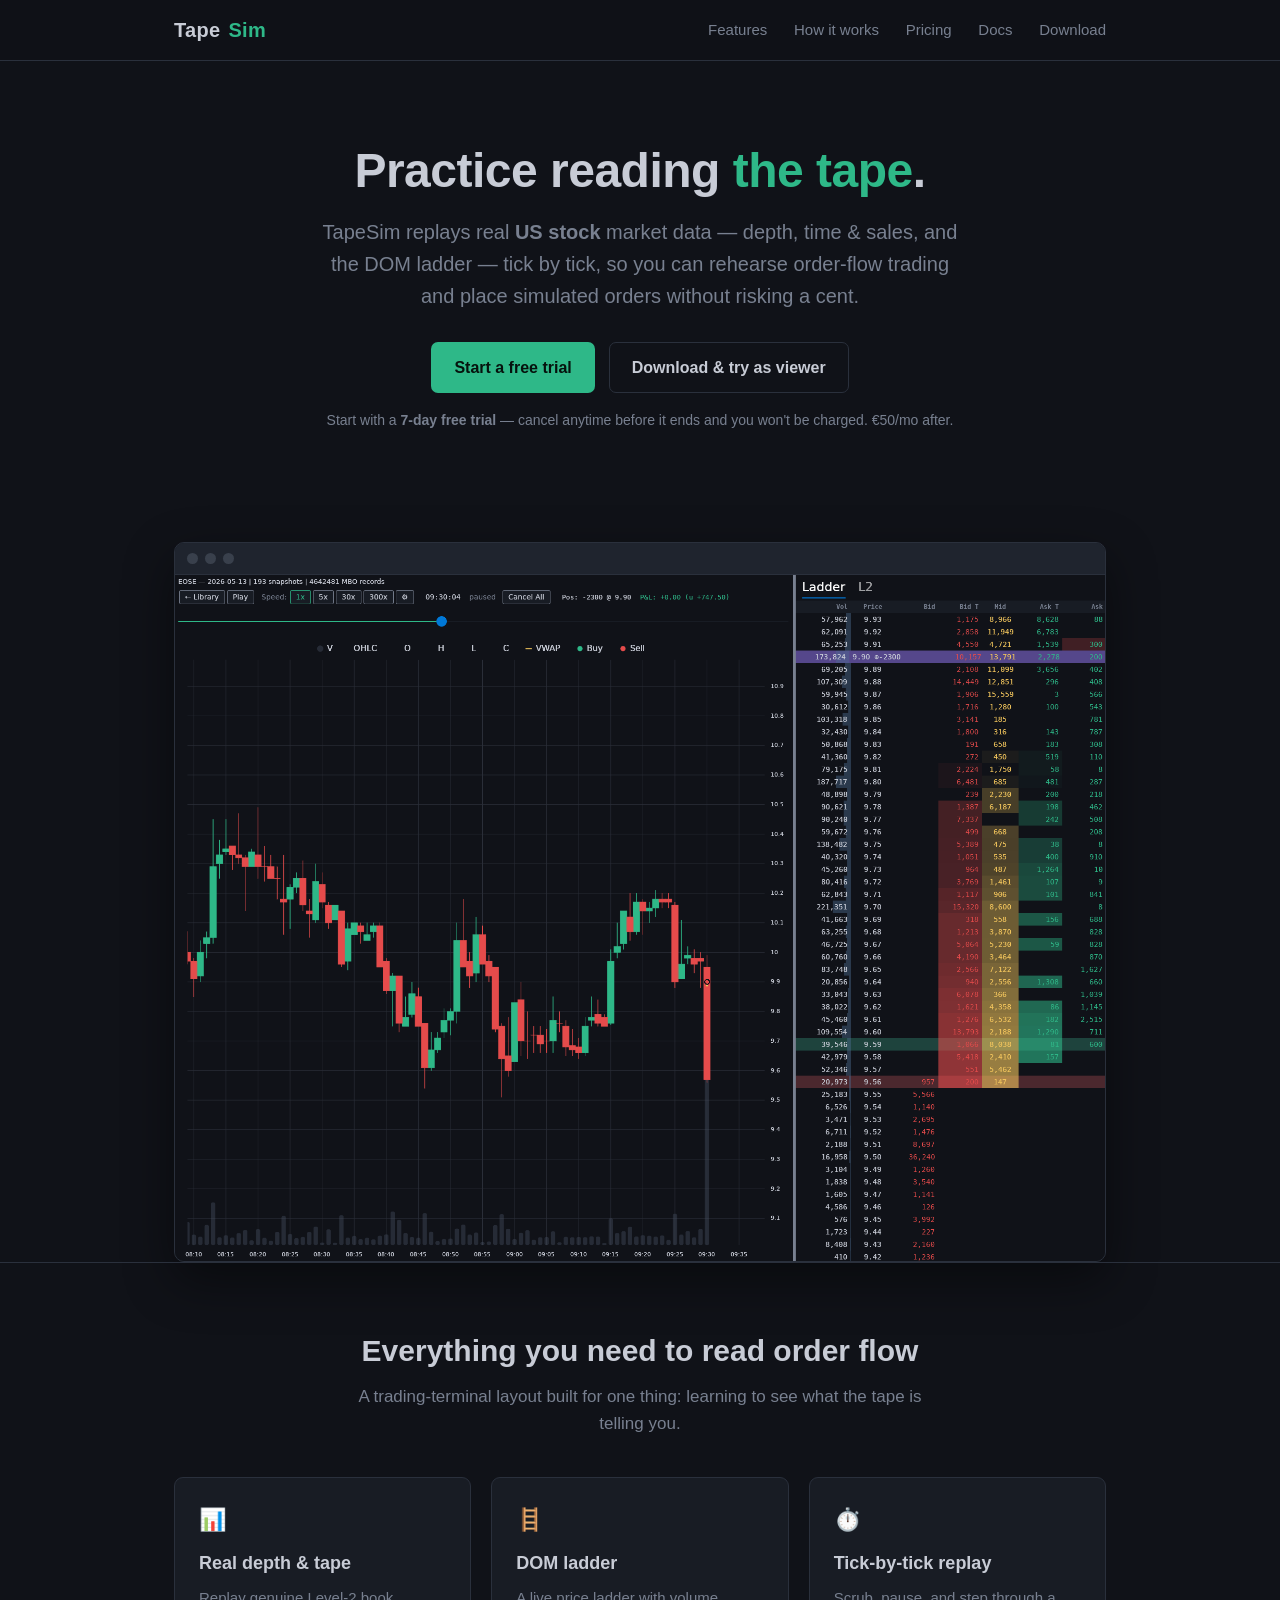
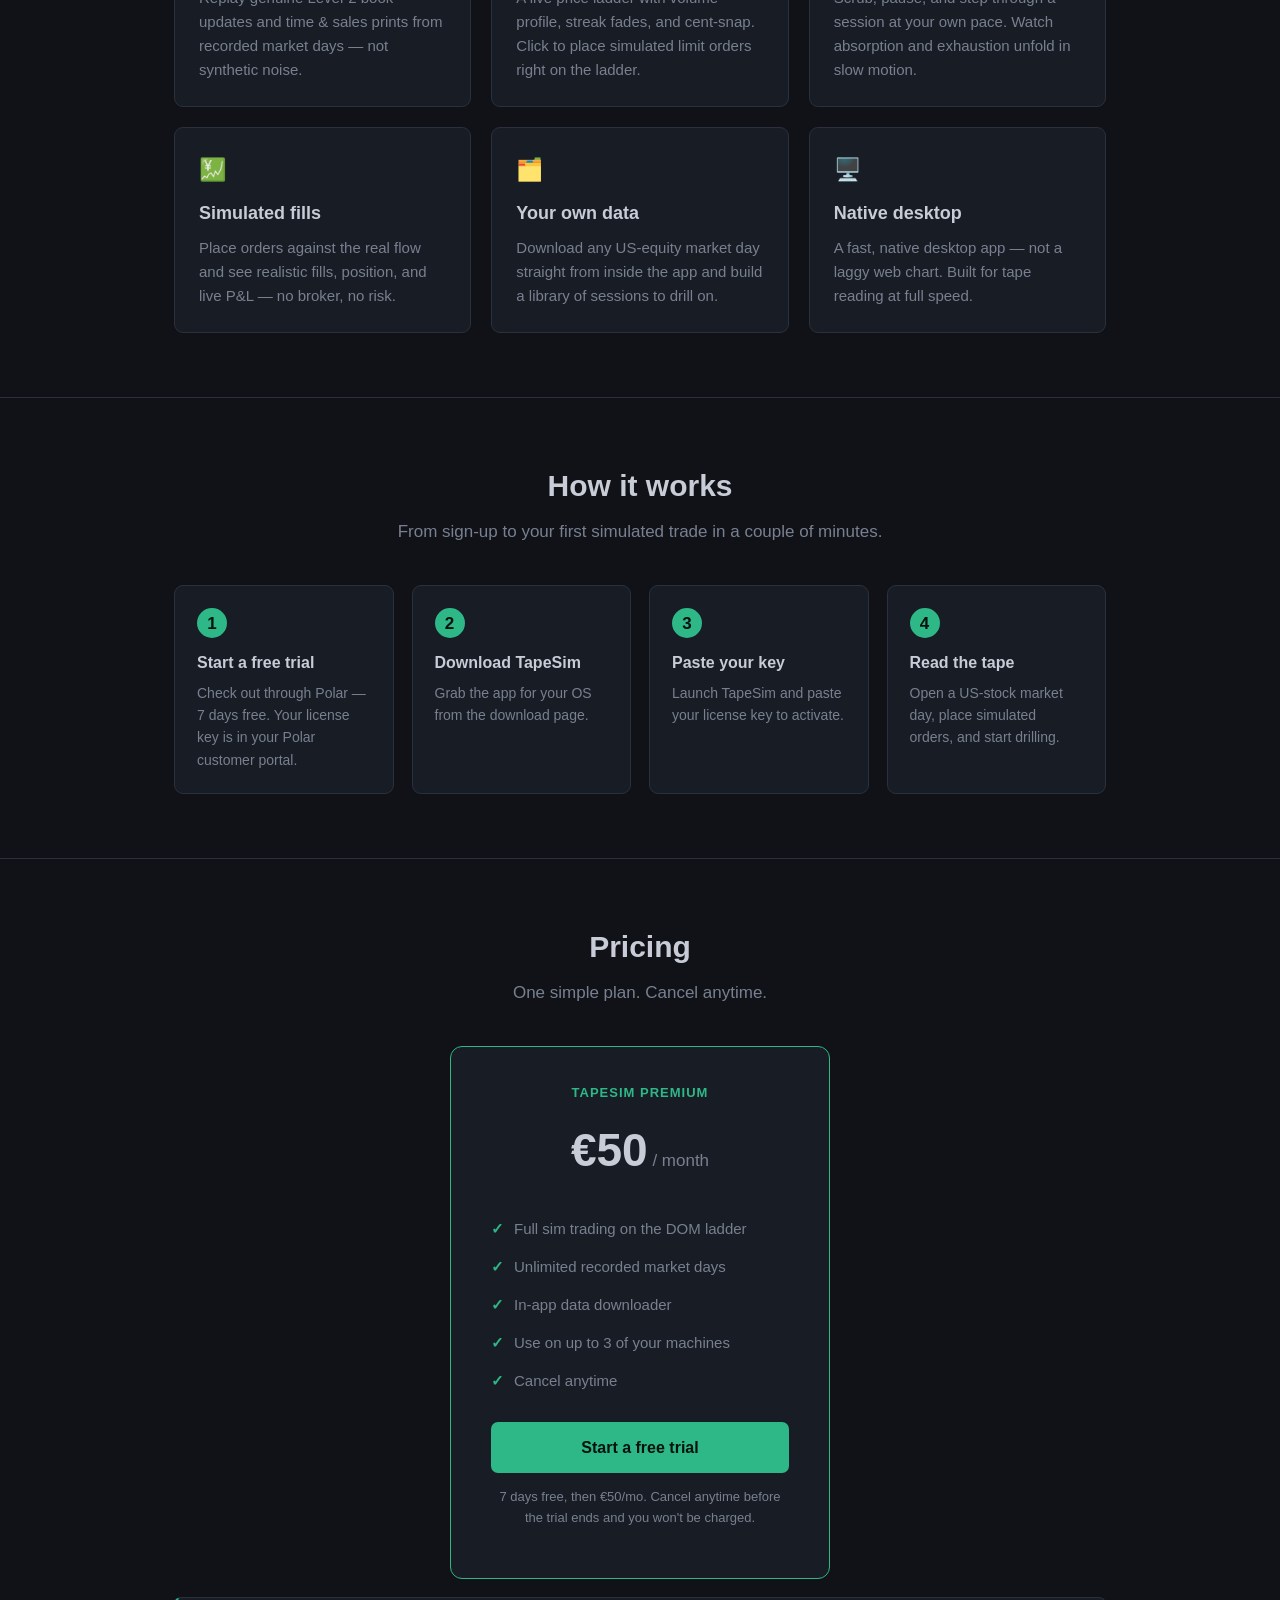
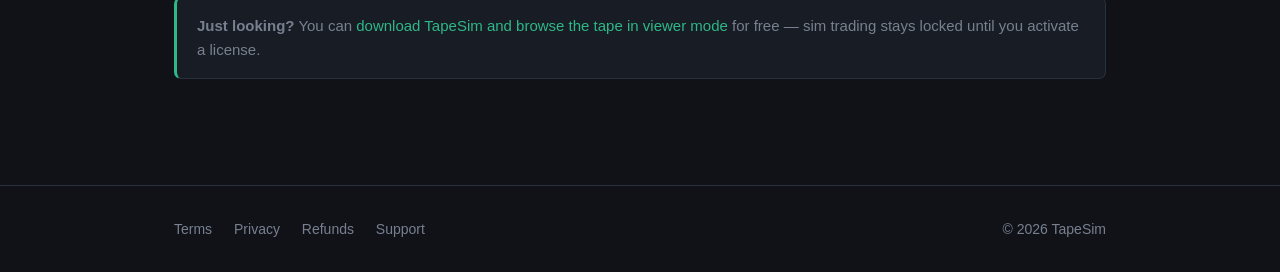
==== commit 26c7ee69: "site: make it explicit that TapeSim is for US stocks The app only does US-equity lit venues (Nasdaq/" ====
--- a/index.html
+++ b/index.html
@@ -4,7 +4,7 @@
   <meta charset="utf-8" />
   <meta name="viewport" content="width=device-width, initial-scale=1" />
   <title>TapeSim — Practice reading the tape</title>
-  <meta name="description" content="TapeSim is a desktop order-flow simulator: replay real market depth, time &amp; sales, and the DOM ladder, and practice your tape reading with simulated fills." />
+  <meta name="description" content="TapeSim is a desktop order-flow simulator for US stocks: replay real equity market depth, time &amp; sales, and the DOM ladder, and practice your tape reading with simulated fills." />
   <link rel="icon" href="favicon.ico" sizes="any" />
   <link rel="icon" type="image/png" href="assets/app-icon.png" />
   <link rel="apple-touch-icon" href="assets/apple-touch-icon.png" />
@@ -29,9 +29,9 @@
     <div class="wrap">
       <h1>Practice reading <span class="accent">the tape</span>.</h1>
       <p class="lede">
-        TapeSim replays real market data — depth, time &amp; sales, and the DOM
-        ladder — tick by tick, so you can rehearse order-flow trading and place
-        simulated orders without risking a cent.
+        TapeSim replays real <strong>US stock</strong> market data — depth, time
+        &amp; sales, and the DOM ladder — tick by tick, so you can rehearse
+        order-flow trading and place simulated orders without risking a cent.
       </p>
       <div class="cta">
         <a class="btn btn-primary" href="https://buy.polar.sh/polar_cl_9gQHRLZXEAWfIT7TkiLKqKjLpIPFt2std9uhs0NqtAy">Start a free trial</a>
@@ -78,7 +78,7 @@
         <div class="feature">
           <div class="ic">🗂️</div>
           <h3>Your own data</h3>
-          <p>Download market days straight from inside the app and build a library of sessions to drill on.</p>
+          <p>Download any US-equity market day straight from inside the app and build a library of sessions to drill on.</p>
         </div>
         <div class="feature">
           <div class="ic">🖥️</div>
@@ -109,7 +109,7 @@
         </div>
         <div class="step">
           <h3>Read the tape</h3>
-          <p>Open a market day, place simulated orders, and start drilling.</p>
+          <p>Open a US-stock market day, place simulated orders, and start drilling.</p>
         </div>
       </div>
     </div>
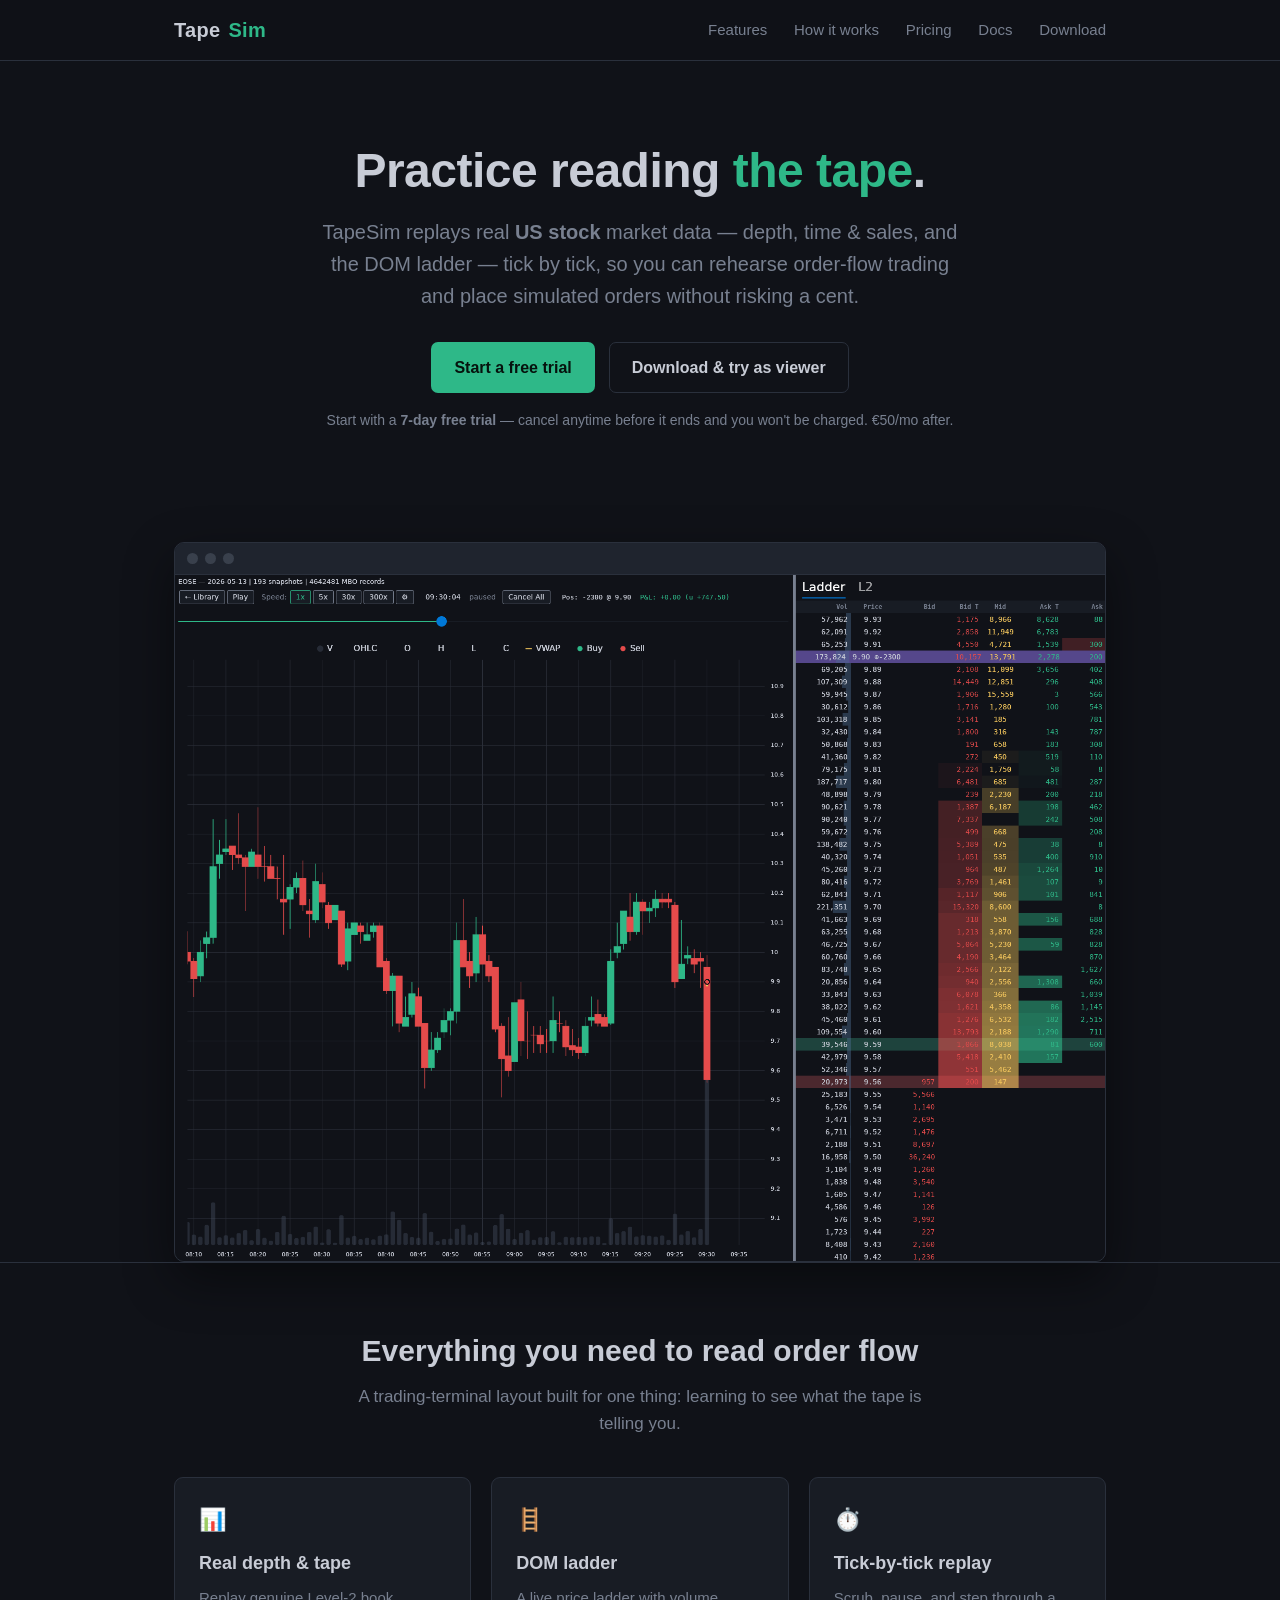
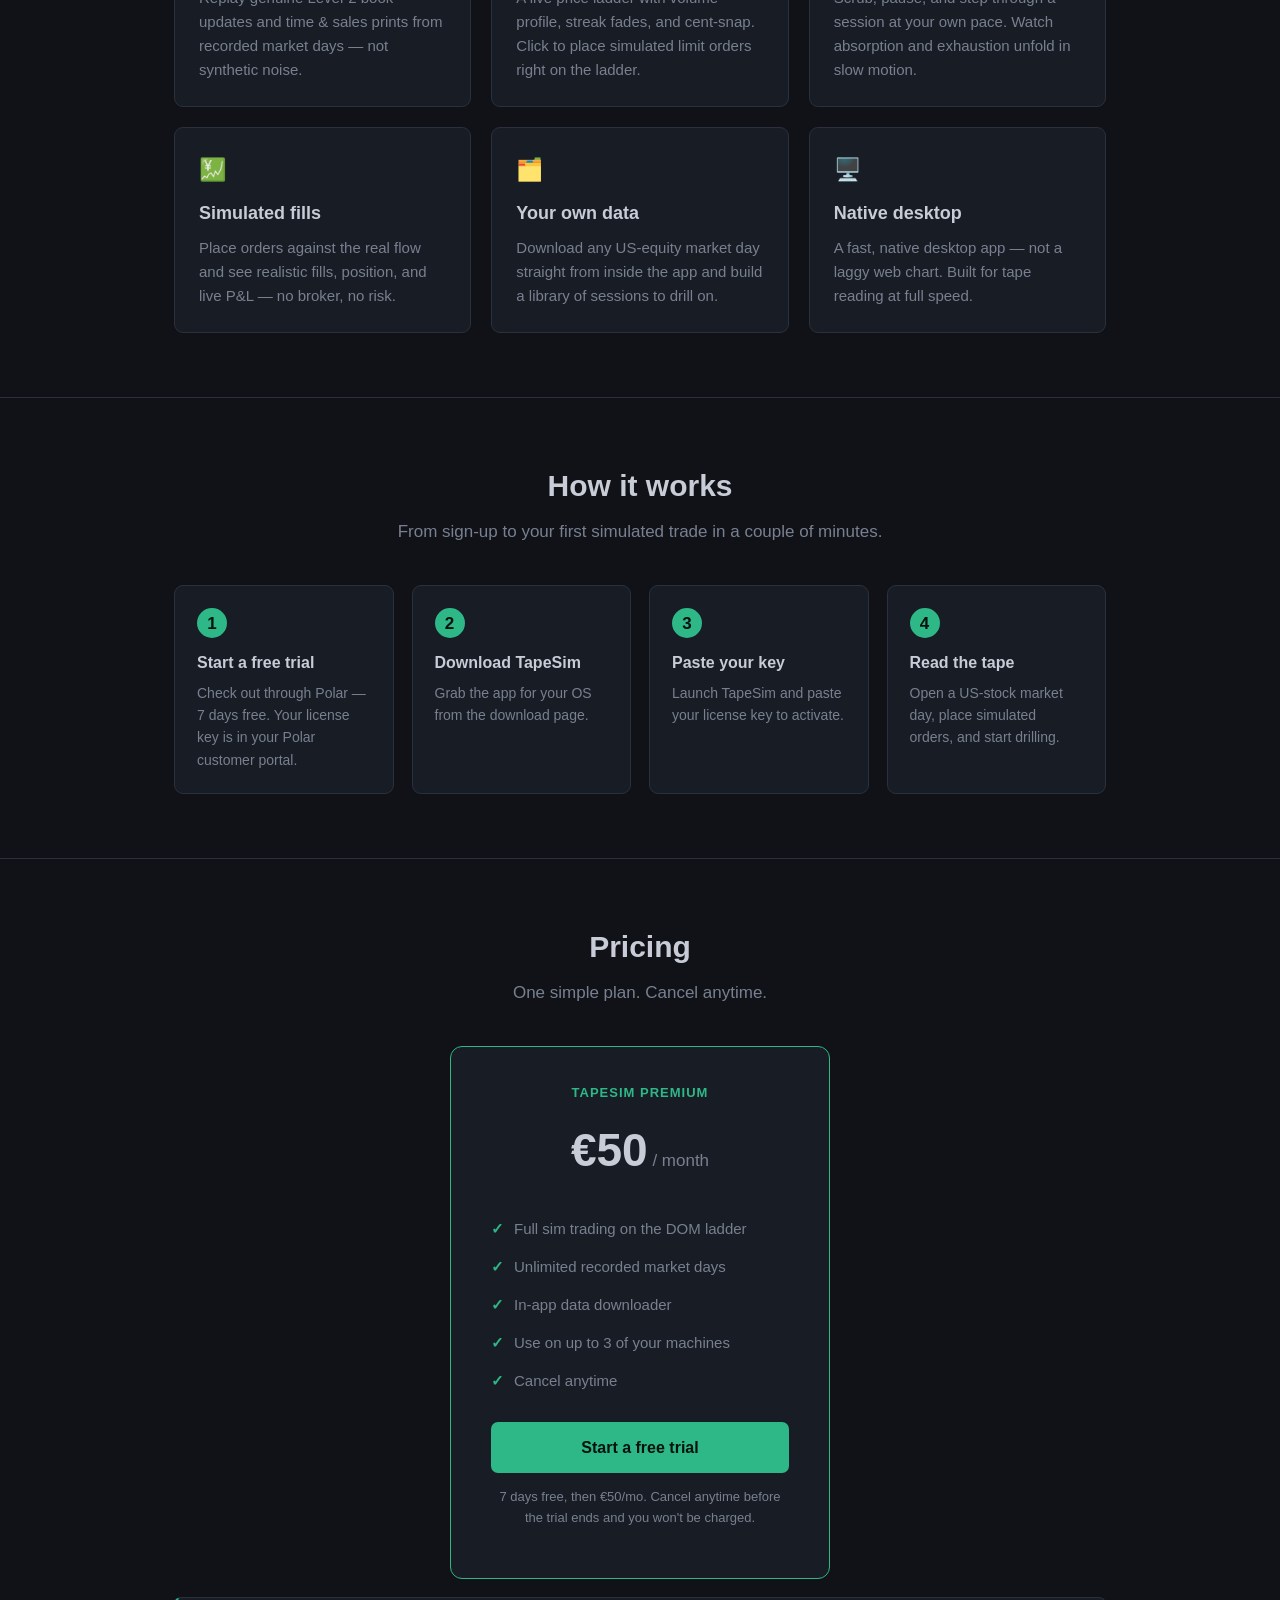
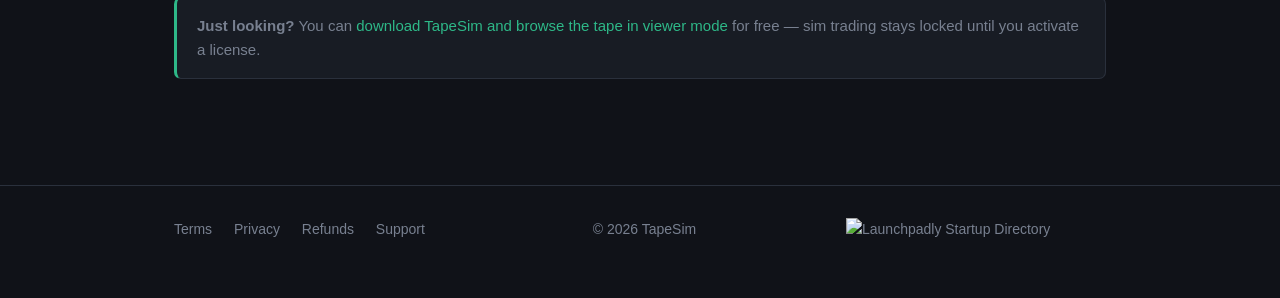
==== commit c9b5e03e: "Add Launchpadly listed-on badge to all footers; sync sub-page nav - Add Launchpadly directory badge " ====
--- a/index.html
+++ b/index.html
@@ -5,6 +5,24 @@
   <meta name="viewport" content="width=device-width, initial-scale=1" />
   <title>TapeSim — Practice reading the tape</title>
   <meta name="description" content="TapeSim is a desktop order-flow simulator for US stocks: replay real equity market depth, time &amp; sales, and the DOM ladder, and practice your tape reading with simulated fills." />
+
+  <!-- Canonical + social link previews (Open Graph / Twitter Card). og:image
+       must be an ABSOLUTE URL for Reddit/Twitter/Discord/Slack to fetch it. -->
+  <link rel="canonical" href="https://tapesim.app/" />
+  <meta property="og:type" content="website" />
+  <meta property="og:site_name" content="TapeSim" />
+  <meta property="og:title" content="TapeSim — Practice reading the tape on US stocks" />
+  <meta property="og:description" content="A desktop order-flow simulator for US equities: replay real Level-2 depth, time & sales, and the DOM ladder tick by tick, and place simulated orders without risking a cent." />
+  <meta property="og:url" content="https://tapesim.app/" />
+  <meta property="og:image" content="https://tapesim.app/assets/og-image.png" />
+  <meta property="og:image:width" content="1200" />
+  <meta property="og:image:height" content="630" />
+  <meta property="og:image:alt" content="TapeSim showing a candlestick chart with a live DOM price ladder and Level-2 order book." />
+  <meta name="twitter:card" content="summary_large_image" />
+  <meta name="twitter:title" content="TapeSim — Practice reading the tape on US stocks" />
+  <meta name="twitter:description" content="A desktop order-flow simulator for US equities: replay real Level-2 depth, time & sales, and the DOM ladder tick by tick, and place simulated orders without risking a cent." />
+  <meta name="twitter:image" content="https://tapesim.app/assets/og-image.png" />
+
   <link rel="icon" href="favicon.ico" sizes="any" />
   <link rel="icon" type="image/png" href="assets/app-icon.png" />
   <link rel="apple-touch-icon" href="assets/apple-touch-icon.png" />
@@ -150,6 +168,12 @@
         <a href="mailto:support@tapesim.app">Support</a>
       </div>
       <div>© <span id="yr">2026</span> TapeSim</div>
+      <div class="launchpadly">
+        <!-- Launchpadly — TapeSim (listed-on) -->
+        <a href="https://launchpadly.co/startup/tapesim" target="_blank" rel="noopener noreferrer" data-launchpadly-badge="tapesim" data-launchpadly-badge-variant="listed-on">
+          <img src="https://launchpadly.co/embed/badges/startup/tapesim.svg?variant=listed-on" alt="Launchpadly Startup Directory" width="260" height="48" style="display:block;border:0;" />
+        </a>
+      </div>
     </div>
   </footer>
   <script>document.getElementById('yr').textContent = new Date().getFullYear();</script>
--- a/styles.css
+++ b/styles.css
@@ -191,6 +191,8 @@
 footer.site .wrap { display: flex; justify-content: space-between; flex-wrap: wrap; gap: 12px; }
 footer.site a { color: var(--muted); margin-right: 18px; }
 footer.site a:hover { color: var(--text); }
+footer.site .launchpadly { display: flex; align-items: center; }
+footer.site .launchpadly a { margin-right: 0; }
 
 /* ---- docs (docs.html) ---- */
 /* Two-column shell: a sticky sidebar nav + a content pane where the selected
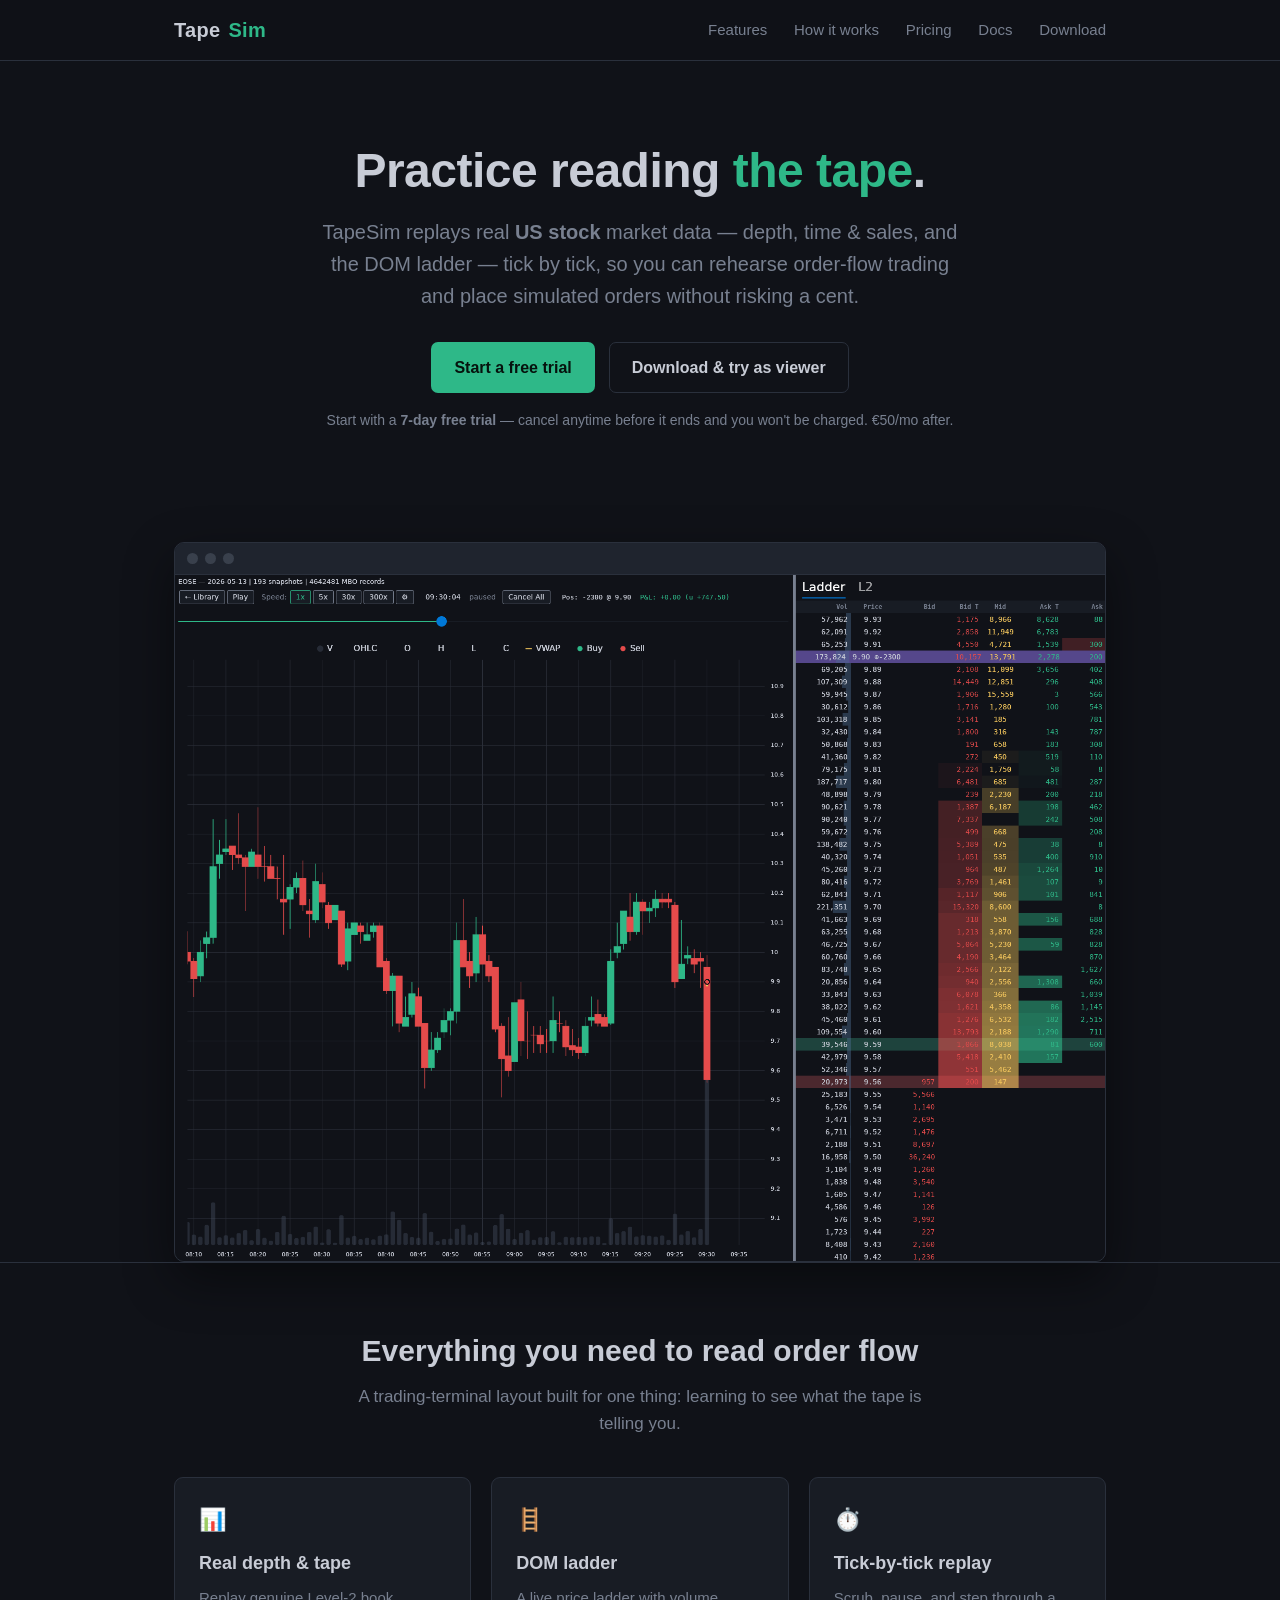
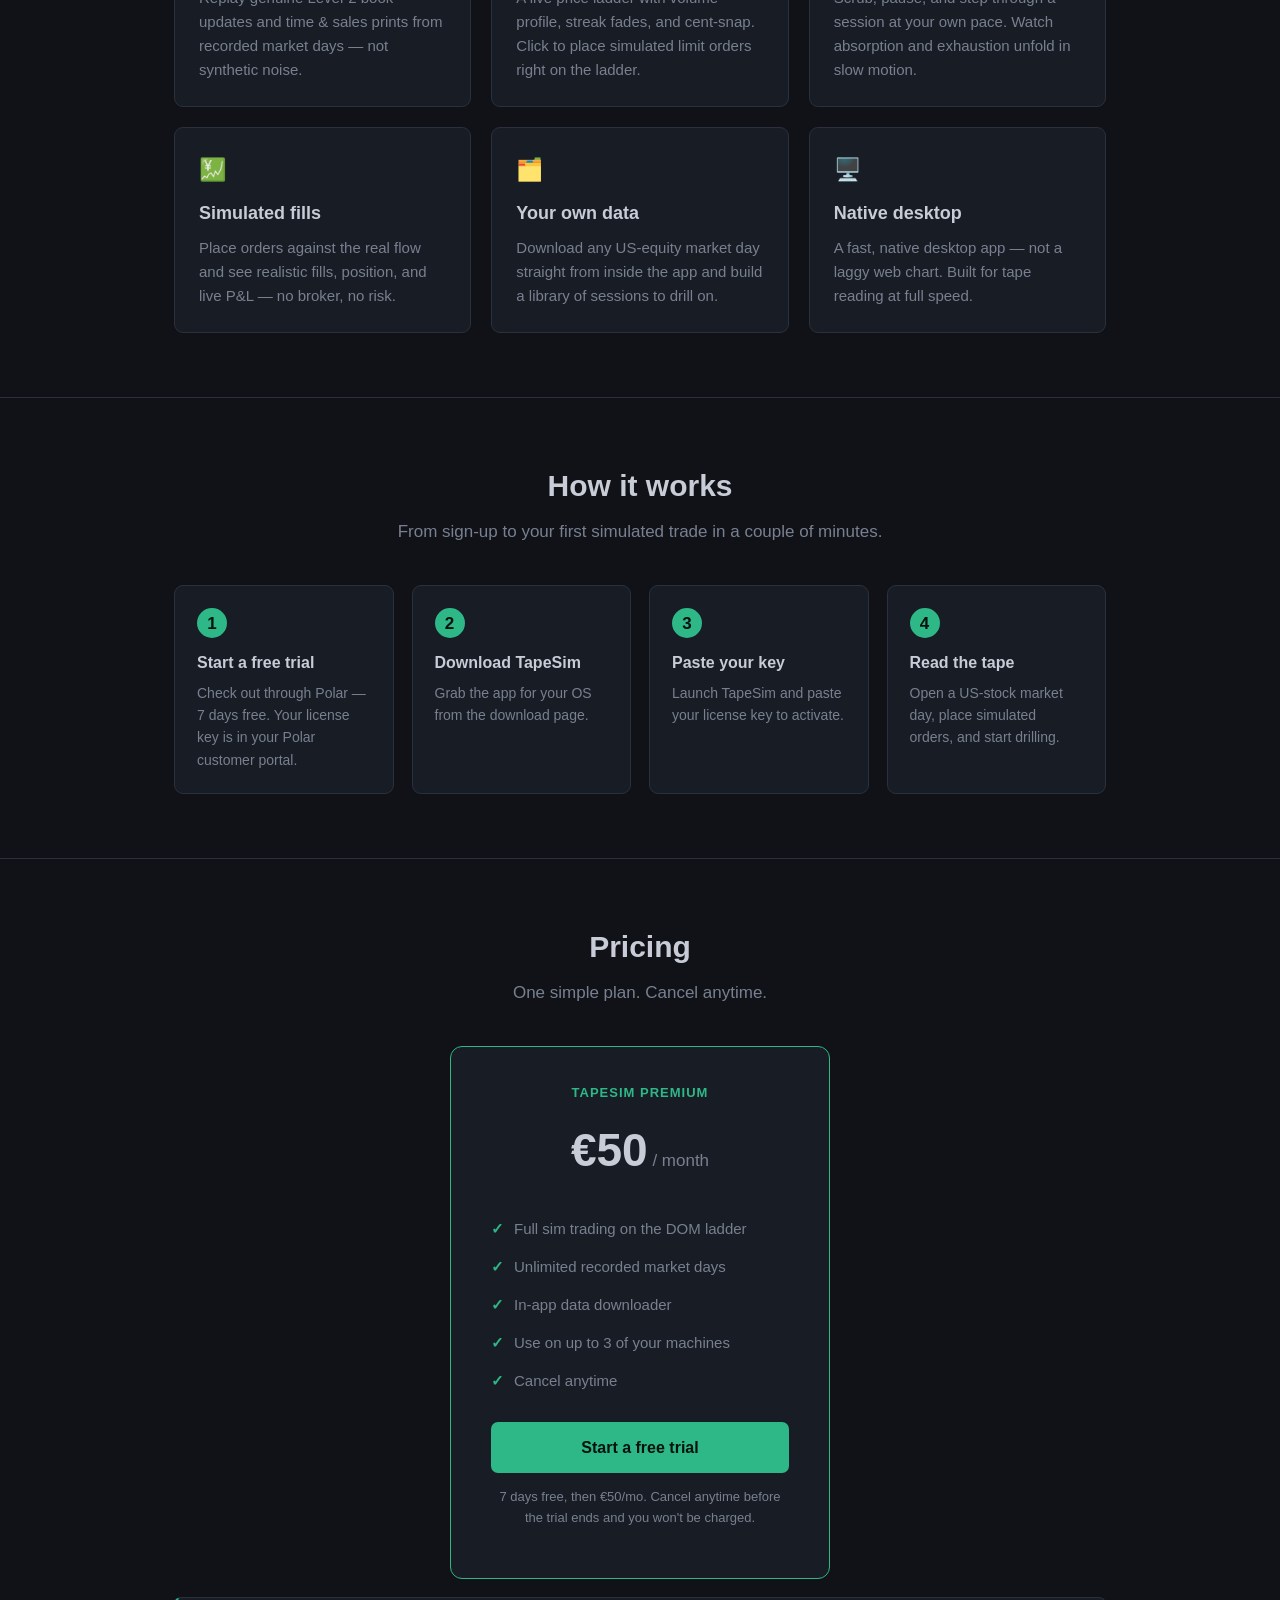
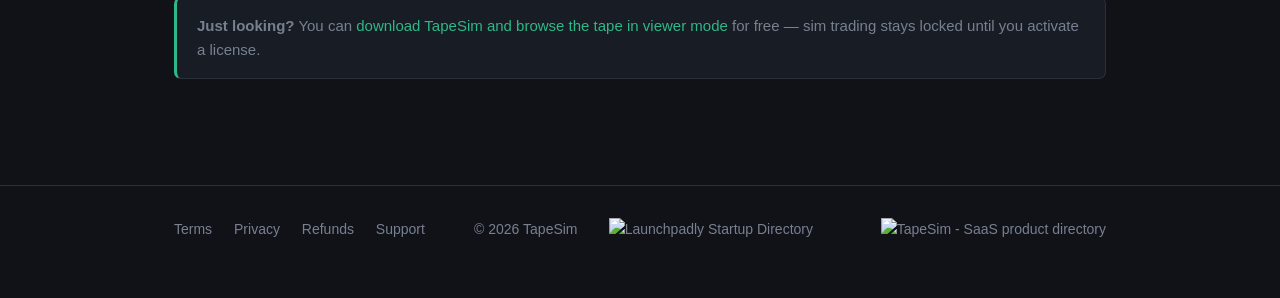
==== commit d4264734: "Add SaaS Browser badge to the footer of every page Co-Authored-By: Claude Fable 5 <noreply@anthropic" ====
--- a/index.html
+++ b/index.html
@@ -168,11 +168,13 @@
         <a href="mailto:support@tapesim.app">Support</a>
       </div>
       <div>© <span id="yr">2026</span> TapeSim</div>
-      <div class="launchpadly">
+      <div class="badges">
         <!-- Launchpadly — TapeSim (listed-on) -->
         <a href="https://launchpadly.co/startup/tapesim" target="_blank" rel="noopener noreferrer" data-launchpadly-badge="tapesim" data-launchpadly-badge-variant="listed-on">
           <img src="https://launchpadly.co/embed/badges/startup/tapesim.svg?variant=listed-on" alt="Launchpadly Startup Directory" width="260" height="48" style="display:block;border:0;" />
         </a>
+        <!-- SaaS Browser — TapeSim (verified) -->
+        <a href="https://saasbrowser.com/en/saas/1539543/tapesim" target="_blank" rel="nofollow noopener"><img src="https://static-files.saasbrowser.com/saas-browser-badge-8.svg" alt="TapeSim - SaaS product directory" width="200" /></a>
       </div>
     </div>
   </footer>
--- a/styles.css
+++ b/styles.css
@@ -191,8 +191,9 @@
 footer.site .wrap { display: flex; justify-content: space-between; flex-wrap: wrap; gap: 12px; }
 footer.site a { color: var(--muted); margin-right: 18px; }
 footer.site a:hover { color: var(--text); }
-footer.site .launchpadly { display: flex; align-items: center; }
-footer.site .launchpadly a { margin-right: 0; }
+footer.site .badges { display: flex; align-items: center; gap: 12px; }
+footer.site .badges a { margin-right: 0; }
+footer.site .badges img { display: block; border: 0; height: 48px; width: auto; }
 
 /* ---- docs (docs.html) ---- */
 /* Two-column shell: a sticky sidebar nav + a content pane where the selected
